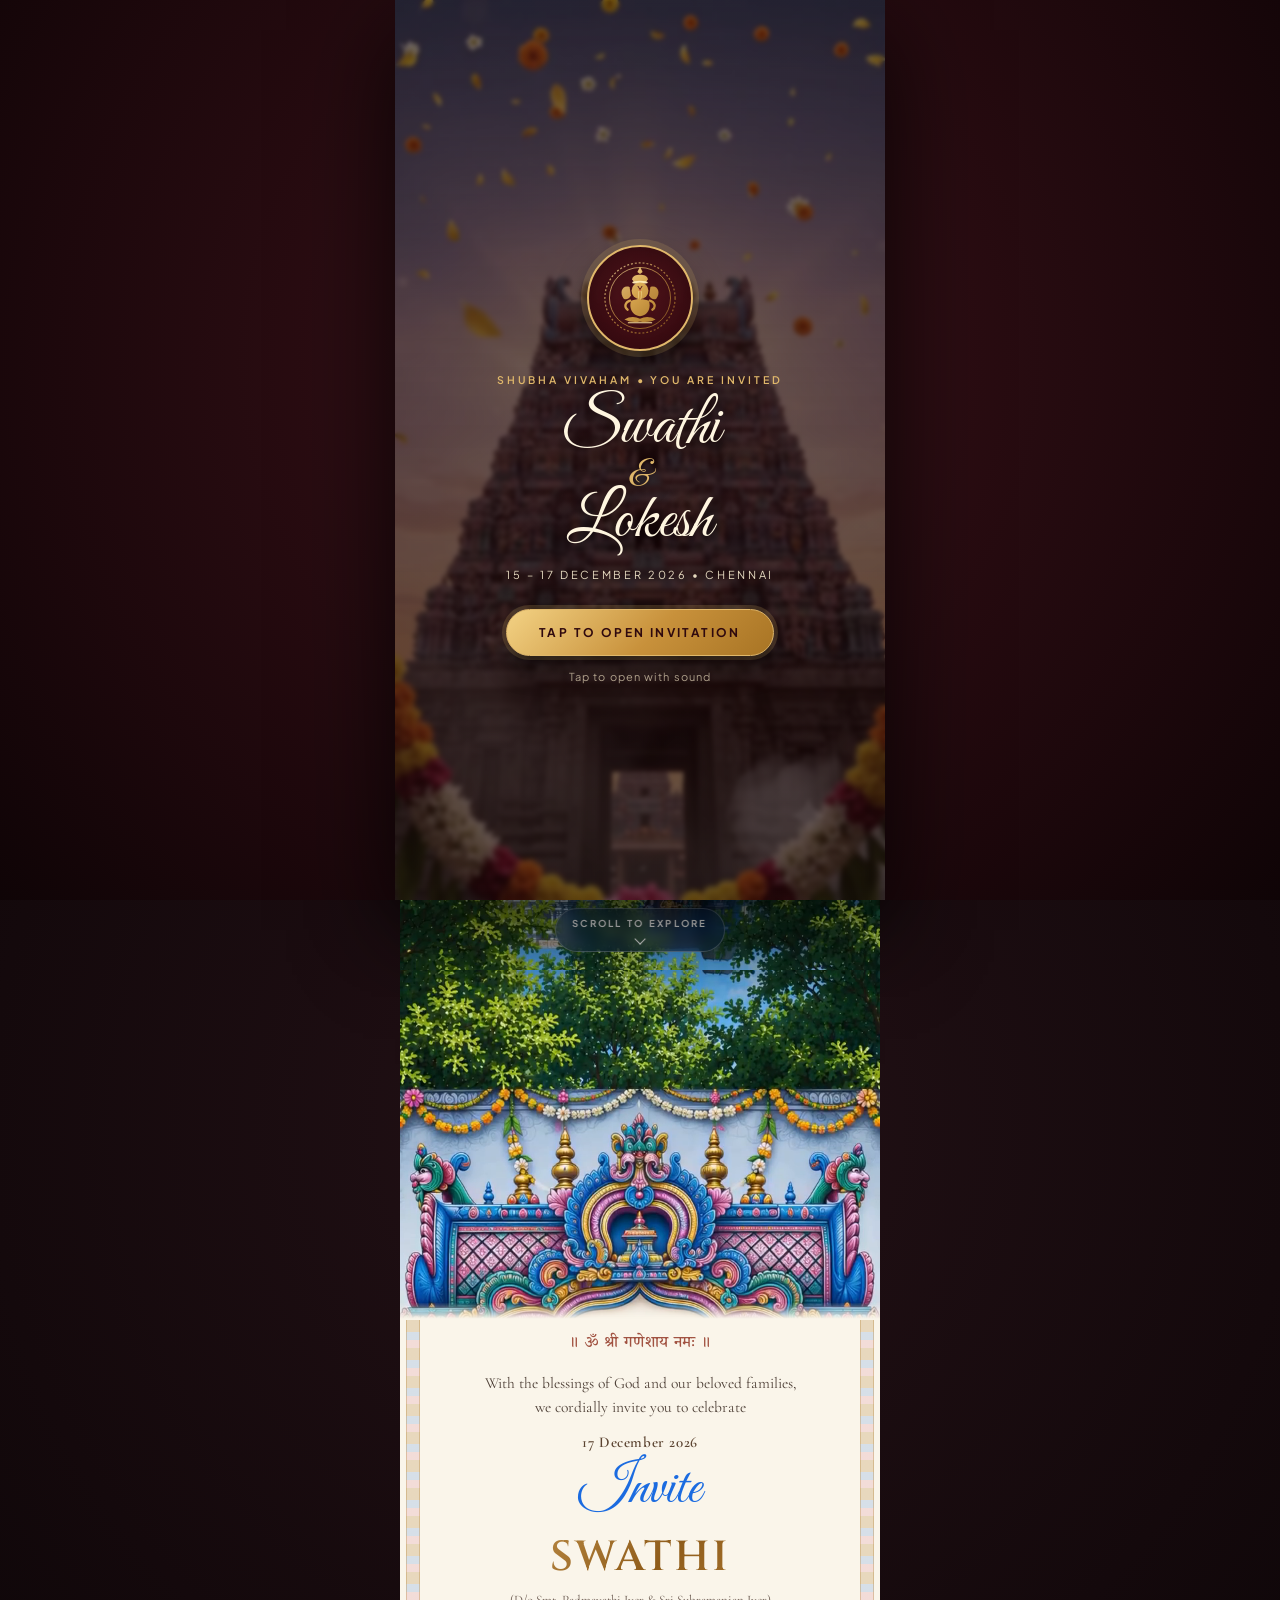
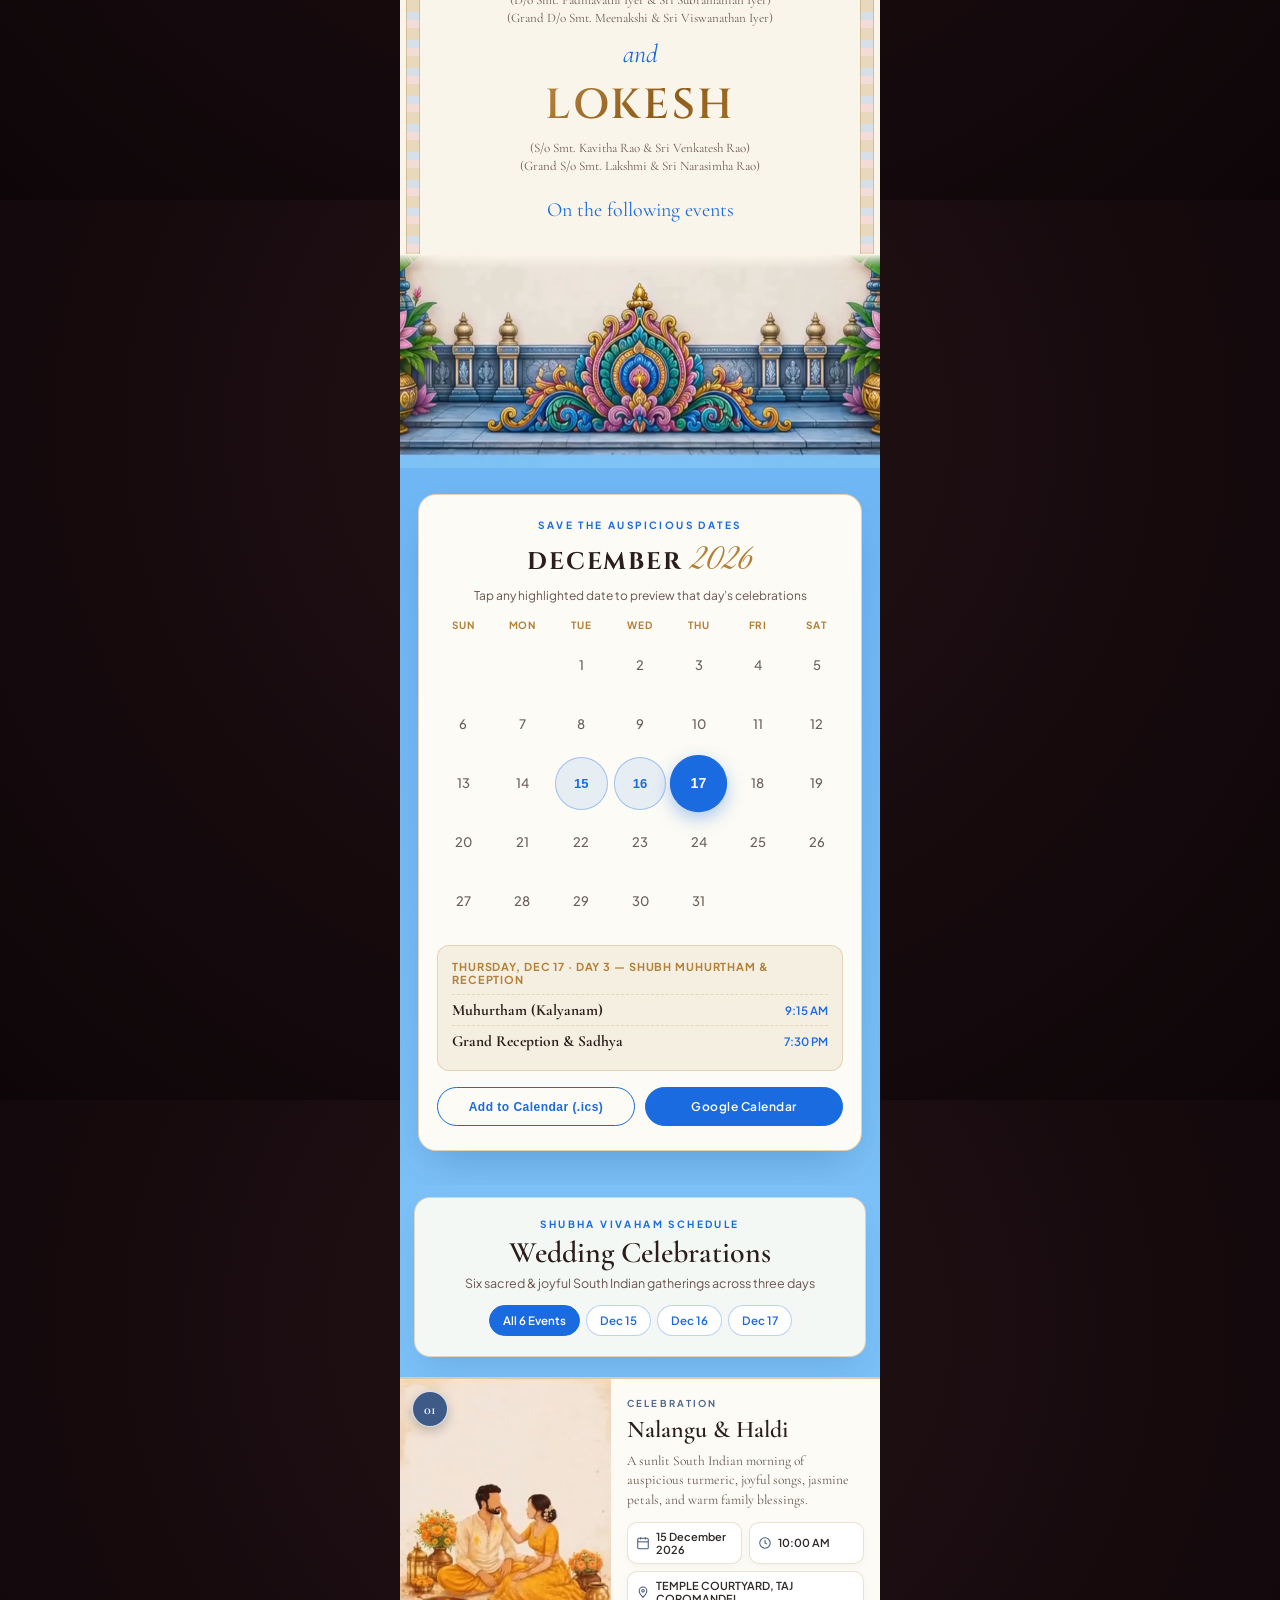
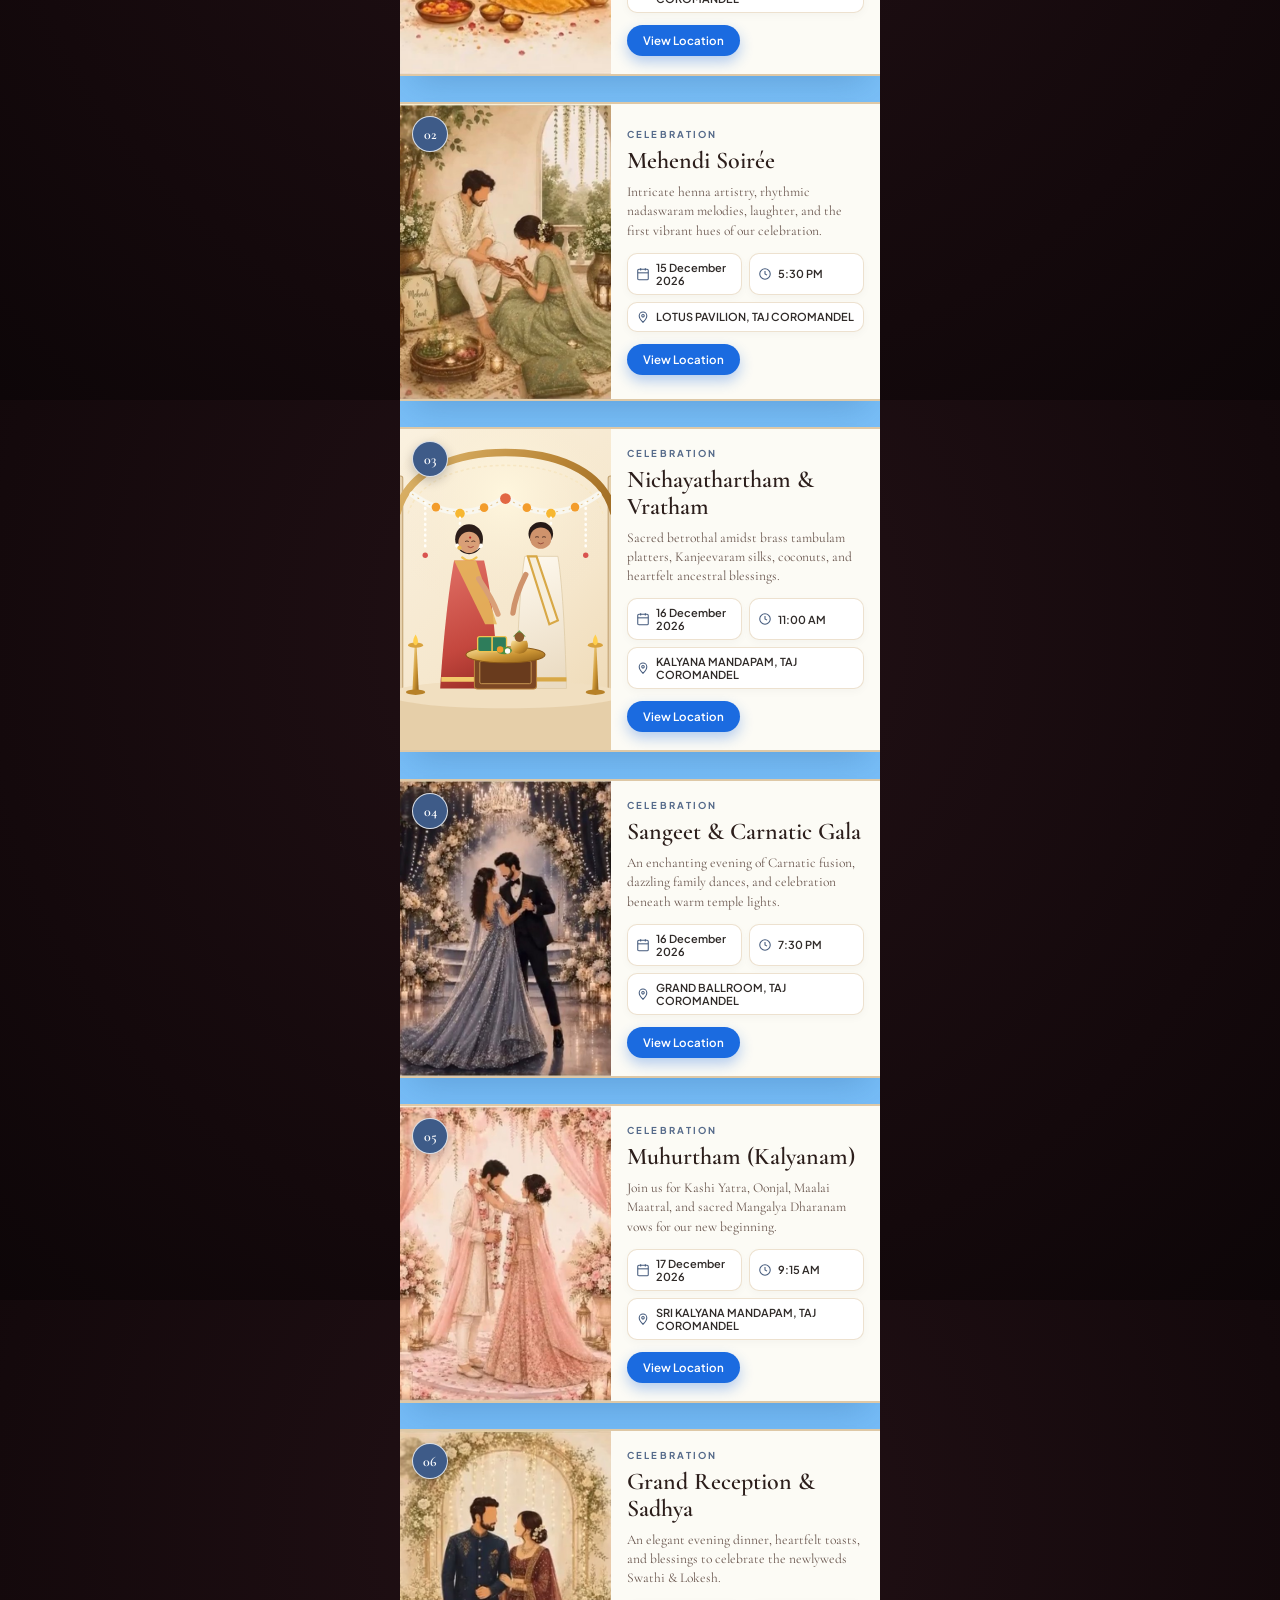
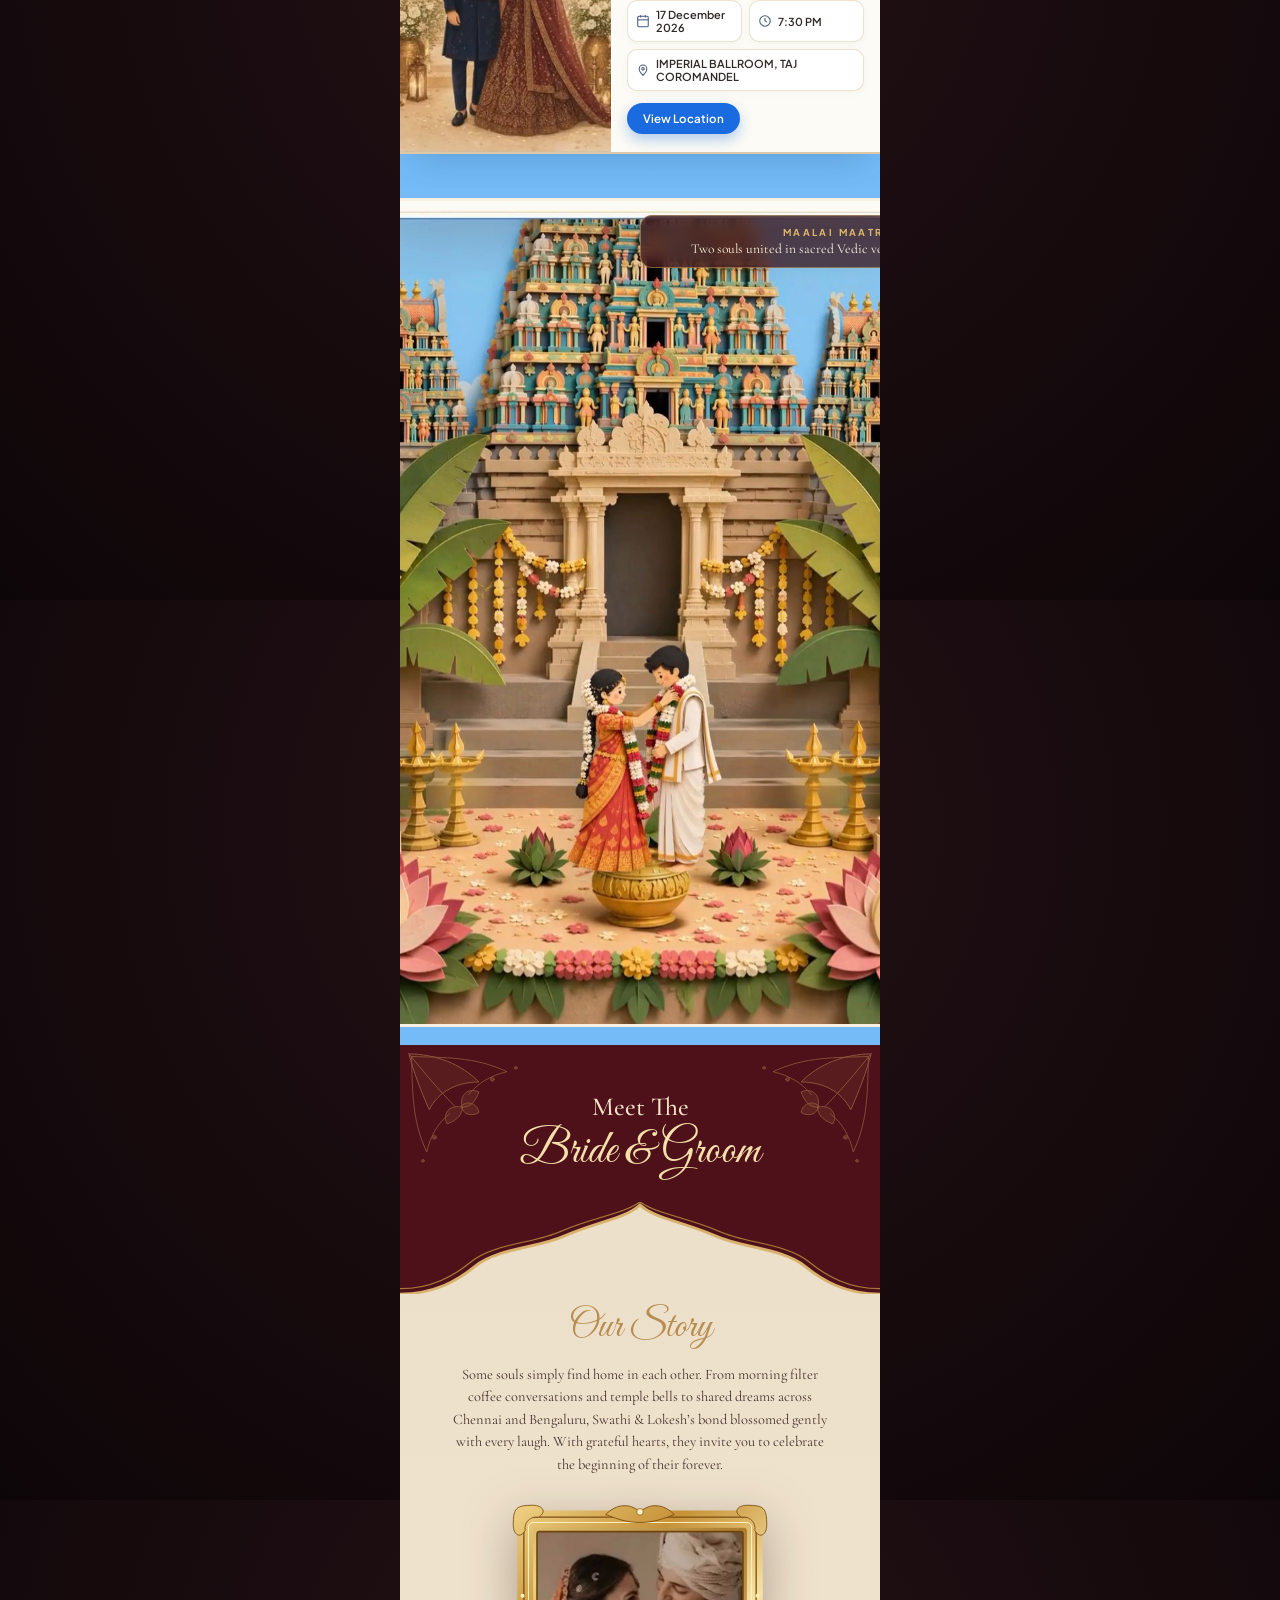
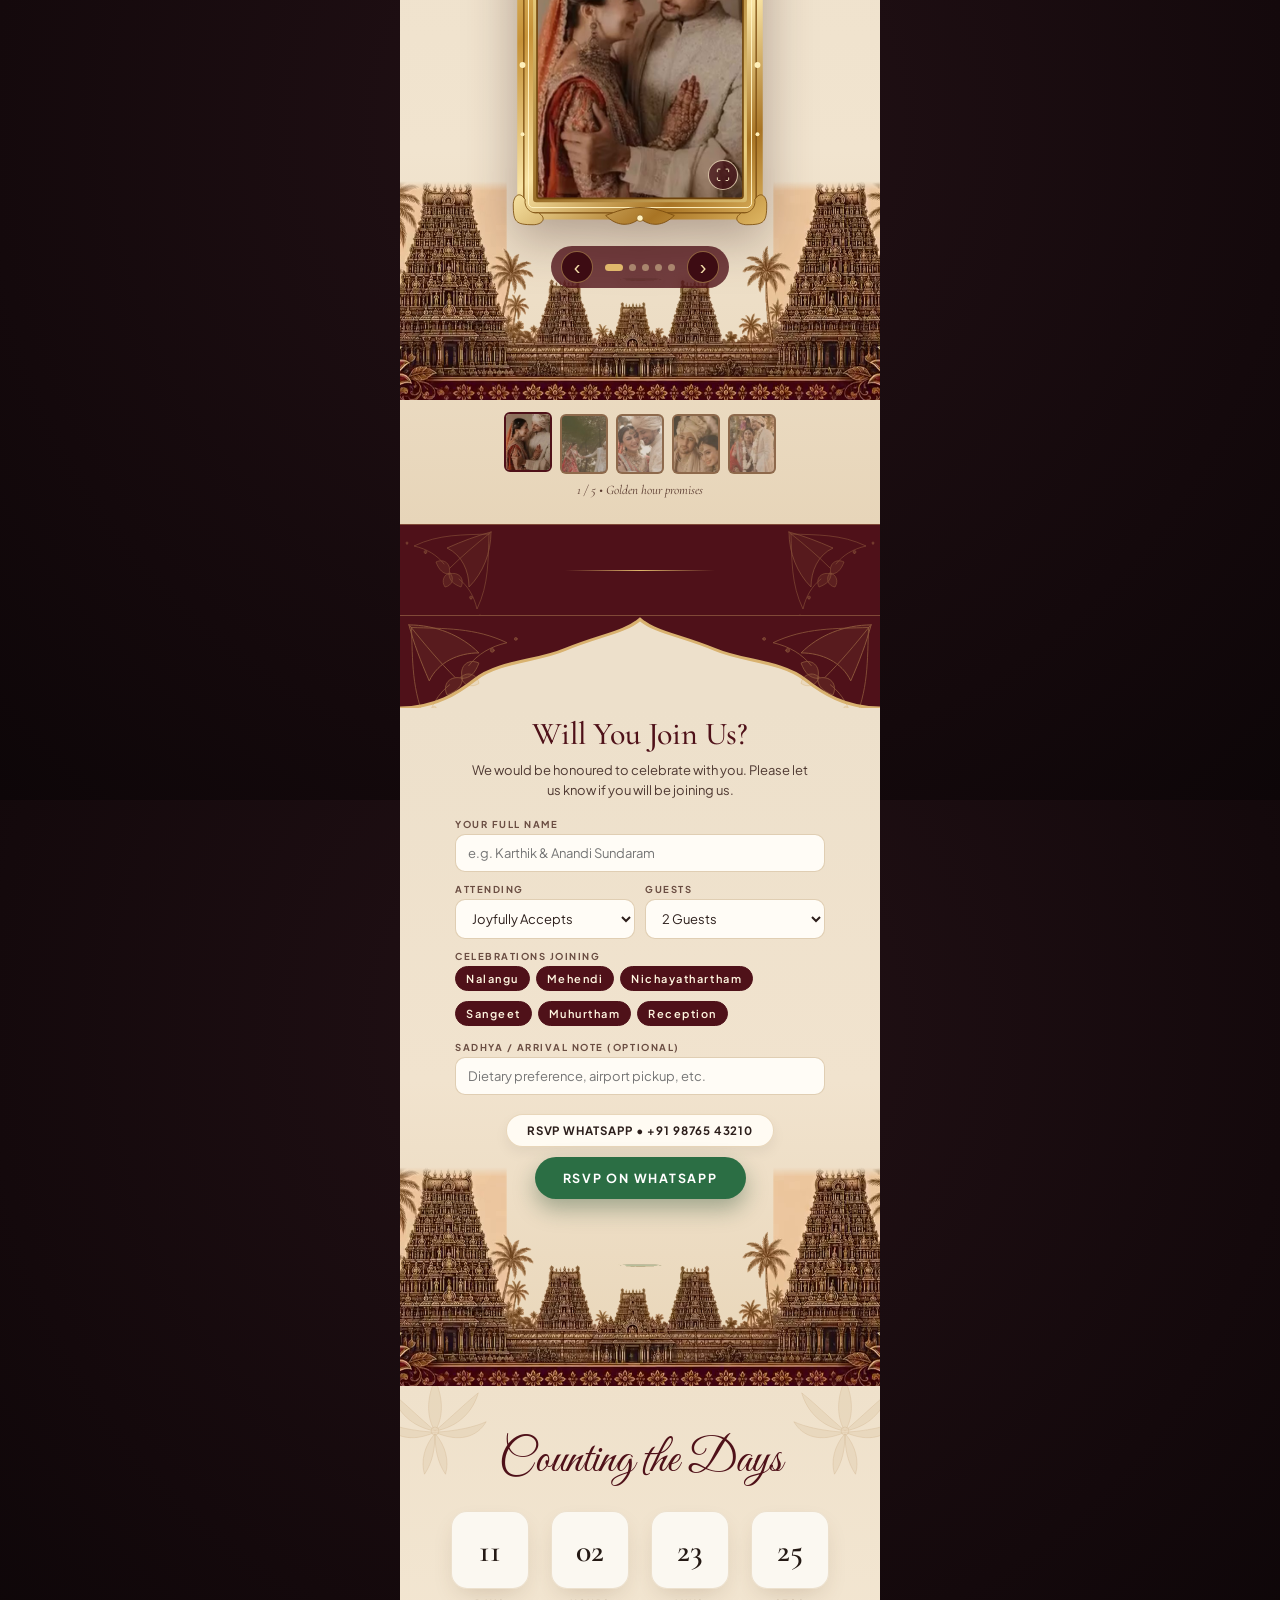
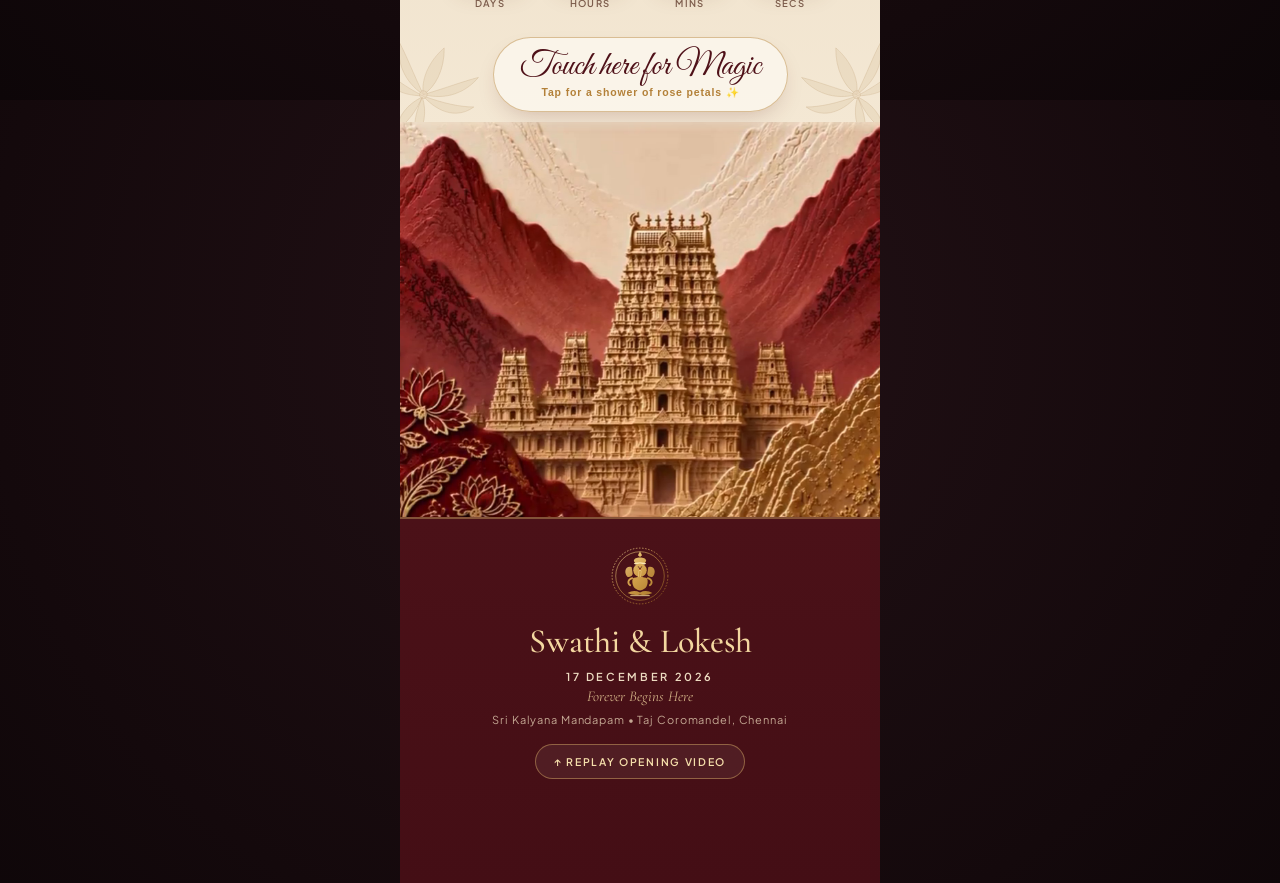
==== Swathi-Lokesh-Single.html @ 9c8e1f67 "Initial commit: Swathi & Lokesh South Indian wedding invitation" ====
<!DOCTYPE html>
<html lang="en">
<head>
  <meta charset="UTF-8" />
  <meta name="viewport" content="width=device-width, initial-scale=1.0, viewport-fit=cover" />
  <title>Swathi &amp; Lokesh — South Indian Wedding Invitation | 17 December 2026</title>
  <meta name="description" content="With the blessings of God and our beloved families, you are warmly invited to celebrate the South Indian wedding of Swathi &amp; Lokesh on 15–17 December 2026 in Chennai." />
  <link rel="preconnect" href="https://fonts.googleapis.com" />
  <link rel="preconnect" href="https://fonts.gstatic.com" crossorigin />
  <link href="https://fonts.googleapis.com/css2?family=Cinzel:wght@400;500;600;700&family=Cormorant+Garamond:ital,wght@0,400;0,500;0,600;1,400;1,600&family=Great+Vibes&family=Noto+Serif+Devanagari:wght@400;500;600&family=Plus+Jakarta+Sans:wght@400;500;600;700&display=swap" rel="stylesheet" />
  <style>
:root {
  --sky-deep: #0b6fd6;
  --sky-mid: #1a88ea;
  --sky-band: #74bbf7;
  --ivory-warm: #faf5ea;
  --ivory-card: #fcfbf5;
  --parchment: #f2e5d0;
  --maroon-deep: #4f1119;
  --maroon-footer: #440e15;
  --gold-temple: #b38038;
  --gold-bright: #e0b86b;
  --gold-pale: #f5dfab;
  --cobalt-ink: #1b6be0;
  --emerald-rsvp: #2b6e44;
  --ink-dark: #2c1e1b;
  --ink-muted: #68554d;

  --font-display: 'Cinzel', 'Cormorant Garamond', Georgia, serif;
  --font-serif: 'Cormorant Garamond', Georgia, serif;
  --font-script: 'Great Vibes', 'Cormorant Garamond', cursive;
  --font-sans: 'Plus Jakarta Sans', -apple-system, BlinkMacSystemFont, sans-serif;
  --font-devanagari: 'Noto Serif Devanagari', serif;
}

*,
*::before,
*::after {
  box-sizing: border-box;
}

html {
  scroll-behavior: smooth;
  scroll-snap-type: y proximity;
  background: radial-gradient(circle at 50% 25%, #231116 0%, #14090c 70%, #0d0608 100%);
  color: var(--ink-dark);
  font-family: var(--font-sans);
  -webkit-font-smoothing: antialiased;
}

body {
  margin: 0;
  min-height: 100vh;
  overflow-x: hidden;
  display: flex;
  justify-content: center;
  background: transparent;
}

body.intro-locked {
  overflow: hidden;
  height: 100vh;
}

/* =========================================================
   PETAL LAYER (INTRO BURST & TOUCH HERE FOR MAGIC)
   ========================================================= */
.petal-layer {
  position: fixed;
  inset: 0;
  pointer-events: none;
  z-index: 1200;
  overflow: hidden;
}

.petal-node {
  position: fixed;
  top: -60px;
  pointer-events: none;
  will-change: transform, opacity;
  animation: petalCascade var(--dur, 4.8s) cubic-bezier(0.28, 0.08, 0.32, 1) forwards;
}

.petal-burst-node {
  position: fixed;
  pointer-events: none;
  will-change: transform, opacity;
  animation: petalBurst var(--dur, 2.4s) cubic-bezier(0.18, 0.85, 0.35, 1) forwards;
}

@keyframes petalCascade {
  0% {
    transform: translate3d(0, -40px, 0) rotateZ(0deg) rotateX(0deg) scale(0.85);
    opacity: 0;
  }
  10% {
    opacity: 0.96;
  }
  50% {
    transform: translate3d(var(--sway, 42px), 52vh, 0) rotateZ(var(--rotMid, 160deg)) rotateX(150deg) scale(1);
    opacity: 0.95;
  }
  90% {
    opacity: 0.88;
  }
  100% {
    transform: translate3d(var(--endX, -24px), 112vh, 0) rotateZ(var(--rotEnd, 360deg)) rotateX(320deg) scale(0.92);
    opacity: 0;
  }
}

@keyframes petalBurst {
  0% {
    transform: translate3d(0, 0, 0) rotate(0deg) scale(0.45);
    opacity: 0;
  }
  16% {
    opacity: 1;
  }
  100% {
    transform: translate3d(var(--tx, 0px), var(--ty, -260px), 0) rotate(var(--rot, 260deg)) scale(1.05);
    opacity: 0;
  }
}

/* =========================================================
   OPENING VIDEO INTRO OVERLAY (TAP TO OPEN -> PLAY -> MAIN)
   ========================================================= */
.intro-overlay {
  position: fixed;
  inset: 0;
  z-index: 1000;
  display: flex;
  align-items: center;
  justify-content: center;
  background: radial-gradient(circle at 50% 40%, #3a1219 0%, #1d080c 70%, #0f0406 100%);
  transition: opacity 0.85s cubic-bezier(0.22, 1, 0.36, 1), visibility 0.85s;
}

.intro-overlay.is-finished {
  opacity: 0;
  visibility: hidden;
  pointer-events: none;
}

.intro-video-stage {
  position: relative;
  width: min(100vw, 490px);
  height: 100vh;
  max-height: 100dvh;
  overflow: hidden;
  background: #140709;
  box-shadow: 0 30px 90px rgba(0, 0, 0, 0.78);
}

.intro-video {
  display: block;
  width: 100%;
  height: 100%;
  object-fit: cover;
}

.intro-video-controls {
  position: absolute;
  top: max(16px, env(safe-area-inset-top));
  right: 16px;
  z-index: 6;
  display: flex;
  gap: 8px;
  opacity: 0;
  pointer-events: none;
  transform: translateY(-6px);
  transition: opacity 0.35s ease, transform 0.35s ease;
}

.intro-overlay.is-playing:not(.is-finished) .intro-video-controls {
  opacity: 1;
  pointer-events: auto;
  transform: translateY(0);
}

.intro-ctrl-btn {
  border: 1px solid rgba(245, 223, 171, 0.45);
  background: rgba(24, 6, 9, 0.62);
  backdrop-filter: blur(8px);
  color: #fff3d6;
  font-family: var(--font-sans);
  font-size: 11px;
  font-weight: 600;
  letter-spacing: 0.08em;
  padding: 7px 13px;
  border-radius: 999px;
  cursor: pointer;
  transition: background 0.2s ease;
}

.intro-ctrl-btn:hover {
  background: rgba(54, 14, 20, 0.85);
}

.intro-tap-cover {
  position: absolute;
  inset: 0;
  z-index: 5;
  cursor: pointer;
  outline: none;
  background: linear-gradient(
    180deg,
    rgba(22, 6, 9, 0.56) 0%,
    rgba(32, 8, 13, 0.68) 48%,
    rgba(22, 6, 9, 0.62) 100%
  );
  backdrop-filter: blur(2px);
  transition: opacity 0.55s ease, visibility 0.55s, transform 0.6s cubic-bezier(0.22, 1, 0.36, 1);
}

.intro-overlay.is-playing .intro-tap-cover {
  opacity: 0;
  visibility: hidden;
  pointer-events: none;
  transform: scale(1.04);
}

.intro-centerpiece {
  position: relative;
  z-index: 5;
  height: 100%;
  padding: 64px 24px 36px;
  display: flex;
  flex-direction: column;
  align-items: center;
  justify-content: center;
  text-align: center;
  color: var(--gold-pale);
}

.intro-crest-ring {
  width: 106px;
  height: 106px;
  border-radius: 50%;
  background: radial-gradient(circle, rgba(79, 17, 25, 0.96) 0%, rgba(44, 7, 12, 0.98) 100%);
  border: 2px solid var(--gold-bright);
  box-shadow: 0 0 0 6px rgba(224, 184, 107, 0.16), 0 14px 30px rgba(0, 0, 0, 0.55);
  display: flex;
  align-items: center;
  justify-content: center;
  margin-bottom: 22px;
  animation: crestFloat 3.4s ease-in-out infinite;
}

@keyframes crestFloat {
  0%, 100% { transform: translateY(0); }
  50% { transform: translateY(-5px); }
}

.intro-ganesha {
  width: 78px;
  height: 78px;
}

.intro-eyebrow {
  margin: 0 0 10px;
  font-size: 10.5px;
  letter-spacing: 0.28em;
  color: var(--gold-bright);
  font-weight: 600;
}

.intro-couple {
  margin: 0;
  font-family: var(--font-script);
  font-weight: 400;
  font-size: clamp(48px, 12vw, 64px);
  line-height: 1.02;
  color: #fff6e0;
  text-shadow: 0 4px 18px rgba(0, 0, 0, 0.6);
  display: flex;
  flex-direction: column;
  align-items: center;
}

.intro-amp {
  font-size: 0.56em;
  color: var(--gold-bright);
  margin: -4px 0;
}

.intro-date-line {
  margin: 12px 0 28px;
  font-size: 11px;
  letter-spacing: 0.24em;
  color: rgba(255, 244, 214, 0.88);
}

.open-door-btn {
  position: relative;
  overflow: hidden;
  border: 1.5px solid var(--gold-bright);
  background: linear-gradient(135deg, #f3d284 0%, #c8913b 55%, #a87424 100%);
  color: #2f090e;
  font-family: var(--font-sans);
  font-size: 12px;
  font-weight: 700;
  letter-spacing: 0.2em;
  padding: 15px 32px;
  border-radius: 999px;
  cursor: pointer;
  box-shadow: 0 10px 28px rgba(0, 0, 0, 0.45), 0 0 0 4px rgba(224, 184, 107, 0.2);
  transition: transform 0.25s ease, box-shadow 0.25s ease;
}

.open-door-btn:hover {
  transform: translateY(-2px);
  box-shadow: 0 14px 32px rgba(0, 0, 0, 0.55), 0 0 0 6px rgba(224, 184, 107, 0.28);
}

.btn-shimmer {
  position: absolute;
  inset: 0;
  background: linear-gradient(110deg, transparent 30%, rgba(255, 255, 255, 0.5) 50%, transparent 70%);
  transform: translateX(-110%);
  animation: shimmerSweep 2.8s ease-in-out infinite;
}

@keyframes shimmerSweep {
  0%, 40% { transform: translateX(-110%); }
  100% { transform: translateX(130%); }
}

.intro-tap-hint {
  margin: 14px 0 0;
  font-size: 11px;
  letter-spacing: 0.1em;
  color: rgba(255, 240, 206, 0.7);
}

/* =========================================================
   RIGHT-EDGE SECTION NAV DOTS
   ========================================================= */
.section-nav {
  position: fixed;
  right: max(12px, calc(50vw - 266px));
  top: 50%;
  transform: translateY(-50%);
  z-index: 400;
  display: flex;
  flex-direction: column;
  gap: 10px;
  padding: 8px 5px;
  border-radius: 999px;
  background: rgba(24, 10, 14, 0.34);
  backdrop-filter: blur(8px);
  opacity: 0;
  pointer-events: none;
  transition: opacity 0.45s ease;
}

body:not(.intro-locked) .section-nav {
  opacity: 1;
  pointer-events: auto;
}

.nav-dot {
  width: 8px;
  height: 8px;
  border-radius: 50%;
  background: rgba(255, 246, 224, 0.45);
  transition: transform 0.25s ease, background 0.25s ease, height 0.25s ease;
}

.nav-dot.active {
  background: var(--gold-bright);
  height: 18px;
  border-radius: 999px;
}

@media (max-width: 560px) {
  .section-nav {
    right: 6px;
    gap: 8px;
    padding: 6px 4px;
  }
}

/* =========================================================
   MAIN SHELL & SECTION REVEAL ANIMATIONS
   ========================================================= */
.invite-shell {
  width: 100%;
  max-width: 480px;
  min-height: 100vh;
  background: var(--ivory-warm);
  box-shadow: 0 0 80px rgba(0, 0, 0, 0.55);
  overflow-x: clip;
}

.invite-section {
  position: relative;
  scroll-snap-align: start;
  scroll-snap-stop: normal;
}

.anim-rise,
.anim-from-left,
.anim-from-right,
.anim-scale-in {
  opacity: 0;
  transition:
    opacity 0.85s cubic-bezier(0.22, 1, 0.36, 1) var(--d, 0s),
    transform 0.9s cubic-bezier(0.22, 1, 0.36, 1) var(--d, 0s);
  will-change: opacity, transform;
}

.anim-rise { transform: translateY(28px); }
.anim-from-left { transform: translateX(-28px); }
.anim-from-right { transform: translateX(28px); }
.anim-scale-in { transform: scale(0.92) translateY(16px); }

.reveal-section.is-visible .anim-rise,
.reveal-section.is-visible .anim-from-left,
.reveal-section.is-visible .anim-from-right,
.reveal-section.is-visible .anim-scale-in {
  opacity: 1;
  transform: translate3d(0, 0, 0) scale(1);
}

/* =========================================================
   SECTION 1: HERO AZURE SKY + GOPURAM PARALLAX
   ========================================================= */
.sec-hero {
  position: relative;
  min-height: 100dvh;
  display: flex;
  flex-direction: column;
  justify-content: flex-end;
  overflow: hidden;
  background: linear-gradient(180deg, #0b6ed5 0%, #1687ec 48%, #47a8f6 100%);
}

.sky-backdrop {
  position: absolute;
  inset: 0;
  pointer-events: none;
  z-index: 1;
}

.cloud {
  position: absolute;
  border-radius: 999px;
  background: radial-gradient(circle at 40% 45%, rgba(255, 255, 255, 0.72), rgba(255, 255, 255, 0.08) 72%, transparent);
  filter: blur(8px);
}

.cloud-1 {
  width: 210px;
  height: 54px;
  top: 12%;
  left: -40px;
  animation: cloudDrift 28s linear infinite;
}

.cloud-2 {
  width: 180px;
  height: 44px;
  top: 24%;
  right: -50px;
  animation: cloudDriftRev 34s linear infinite;
}

.cloud-3 {
  width: 250px;
  height: 60px;
  top: 40%;
  left: 15%;
  opacity: 0.55;
  animation: cloudDrift 42s linear infinite;
}

@keyframes cloudDrift {
  0% { transform: translateX(-30px); }
  50% { transform: translateX(55px); }
  100% { transform: translateX(-30px); }
}

@keyframes cloudDriftRev {
  0% { transform: translateX(30px); }
  50% { transform: translateX(-55px); }
  100% { transform: translateX(30px); }
}

.hero-title-layer {
  position: relative;
  z-index: 2;
  padding: 58px 24px 0;
  text-align: center;
  color: #ffffff;
  margin-bottom: -140px;
  will-change: transform, opacity;
}

.hero-top-kicker {
  margin: 0 0 10px;
  font-size: 10.5px;
  letter-spacing: 0.34em;
  color: rgba(255, 255, 255, 0.88);
  font-weight: 600;
}

.hero-names {
  margin: 0;
  font-family: var(--font-display);
  font-weight: 500;
  display: flex;
  flex-direction: column;
  align-items: center;
  line-height: 1.08;
  text-shadow: 0 4px 20px rgba(7, 54, 114, 0.35);
}

.hero-name-main {
  font-size: clamp(36px, 9.5vw, 48px);
  letter-spacing: 0.08em;
}

.hero-name-and {
  font-size: 15px;
  letter-spacing: 0.24em;
  margin: 4px 0;
  opacity: 0.94;
}

.hero-date-sub {
  margin: 16px 0 4px;
  font-size: 11.5px;
  font-weight: 600;
  letter-spacing: 0.22em;
  color: #ffffff;
}

.hero-married-sub {
  margin: 0;
  font-size: 10.5px;
  letter-spacing: 0.26em;
  color: rgba(255, 255, 255, 0.92);
}

.hero-gopuram-wrap {
  position: relative;
  z-index: 4;
  width: 100%;
  margin-top: auto;
  pointer-events: none;
}

.hero-gopuram-img {
  display: block;
  width: 100%;
  height: auto;
  filter: drop-shadow(0 -6px 18px rgba(10, 52, 108, 0.25));
}

.scroll-cue {
  position: absolute;
  bottom: 18px;
  left: 50%;
  transform: translateX(-50%);
  z-index: 6;
  display: flex;
  flex-direction: column;
  align-items: center;
  gap: 6px;
  text-decoration: none;
  color: #ffffff;
  font-size: 9.5px;
  font-weight: 700;
  letter-spacing: 0.24em;
  padding: 8px 16px;
  border-radius: 999px;
  background: rgba(11, 40, 82, 0.48);
  backdrop-filter: blur(6px);
  border: 1px solid rgba(255, 255, 255, 0.25);
}

.scroll-arrow {
  width: 8px;
  height: 8px;
  border-right: 1.6px solid #fff;
  border-bottom: 1.6px solid #fff;
  transform: rotate(45deg);
  animation: arrowBob 1.6s ease-in-out infinite;
}

@keyframes arrowBob {
  0%, 100% { transform: translateY(-2px) rotate(45deg); }
  50% { transform: translateY(3px) rotate(45deg); }
}

/* =========================================================
   SECTION 2: MANDAPAM ARCH & FORMAL INVITE
   ========================================================= */
.sec-invite {
  background: var(--ivory-warm);
  position: relative;
}

.mandapam-top-wrap {
  position: relative;
  z-index: 2;
  background: linear-gradient(180deg, #47a8f6 0%, #3a9cf2 35%, var(--ivory-warm) 36%);
}

.mandapam-arch-top-img,
.mandapam-arch-bottom-img {
  display: block;
  width: 100%;
  height: auto;
}

.mandapam-body {
  position: relative;
  background: var(--ivory-warm);
  padding: 12px 36px 26px;
  text-align: center;
}

.temple-side-border {
  position: absolute;
  top: 0;
  bottom: 0;
  width: 14px;
  background:
    repeating-linear-gradient(
      180deg,
      rgba(179, 128, 56, 0.25) 0 12px,
      rgba(27, 107, 224, 0.16) 12px 20px,
      rgba(209, 107, 134, 0.18) 20px 28px
    );
  border-inline: 1px solid rgba(179, 128, 56, 0.35);
}

.temple-side-border.left { left: 6px; }
.temple-side-border.right { right: 6px; }

.mandapam-content {
  position: relative;
  z-index: 2;
}

.shlok-om {
  margin: 0 0 14px;
  font-family: var(--font-devanagari);
  font-size: 16px;
  font-weight: 500;
  color: #a15241;
  letter-spacing: 0.04em;
}

.invite-blessing {
  margin: 0 0 14px;
  font-family: var(--font-serif);
  font-size: 15.5px;
  line-height: 1.55;
  color: #4f4138;
}

.invite-date-pill {
  margin: 0 0 10px;
  font-family: var(--font-serif);
  font-size: 15px;
  font-weight: 600;
  color: #5b4330;
  letter-spacing: 0.04em;
}

.invite-script-heading {
  margin: 0 0 12px;
  font-family: var(--font-script);
  font-weight: 400;
  font-size: 56px;
  line-height: 1;
  color: var(--cobalt-ink);
}

.invite-person {
  margin: 8px 0;
}

.invite-gold-name {
  margin: 0 0 6px;
  font-family: var(--font-display);
  font-size: clamp(32px, 8.5vw, 42px);
  font-weight: 600;
  letter-spacing: 0.06em;
  background: linear-gradient(135deg, #d2a45c 0%, #8f5c1a 55%, #b8843b 100%);
  -webkit-background-clip: text;
  background-clip: text;
  color: transparent;
}

.lineage-line {
  margin: 2px 0;
  font-family: var(--font-serif);
  font-size: 13px;
  color: #6b5b51;
}

.invite-and-script {
  margin: 12px 0 8px;
  font-family: var(--font-serif);
  font-style: italic;
  font-size: 26px;
  color: var(--cobalt-ink);
}

.invite-events-lead {
  margin: 24px 0 6px;
  font-family: var(--font-serif);
  font-size: 20px;
  color: var(--cobalt-ink);
}

/* =========================================================
   SECTION 3: INTERACTIVE DECEMBER 2026 CALENDAR WIDGET
   ========================================================= */
.sec-calendar {
  background: linear-gradient(180deg, #6fb6f5 0%, #7bc0f7 100%);
  padding: 26px 18px 34px;
}

.calendar-card {
  background: var(--ivory-card);
  border-radius: 18px;
  border: 1.5px solid rgba(179, 128, 56, 0.35);
  box-shadow: 0 20px 44px -14px rgba(13, 62, 120, 0.28);
  padding: 24px 18px;
  text-align: center;
}

.cal-eyebrow {
  margin: 0 0 6px;
  font-size: 10px;
  font-weight: 700;
  letter-spacing: 0.24em;
  color: var(--cobalt-ink);
}

.cal-heading {
  margin: 0;
  display: flex;
  justify-content: center;
  align-items: baseline;
  gap: 8px;
}

.cal-month {
  font-family: var(--font-display);
  font-size: 24px;
  letter-spacing: 0.08em;
  color: var(--ink-dark);
}

.cal-year {
  font-family: var(--font-script);
  font-size: 38px;
  color: var(--gold-temple);
  font-weight: 400;
}

.cal-subtitle {
  margin: 4px 0 16px;
  font-size: 12px;
  color: var(--ink-muted);
}

.cal-weekdays,
.cal-grid {
  display: grid;
  grid-template-columns: repeat(7, 1fr);
  gap: 6px;
}

.cal-weekdays {
  margin-bottom: 8px;
  font-size: 10px;
  font-weight: 700;
  letter-spacing: 0.08em;
  color: var(--gold-temple);
}

.cal-cell {
  aspect-ratio: 1;
  display: flex;
  align-items: center;
  justify-content: center;
  font-size: 13px;
  font-weight: 500;
  border-radius: 50%;
  color: #6b5e58;
  position: relative;
}

button.cal-cell.is-event {
  border: 1.5px solid rgba(27, 107, 224, 0.35);
  background: rgba(27, 107, 224, 0.09);
  color: var(--cobalt-ink);
  font-weight: 700;
  cursor: pointer;
  transition: transform 0.2s ease, background 0.2s ease, color 0.2s ease, box-shadow 0.2s ease;
}

button.cal-cell.is-wedding-main {
  border-color: var(--gold-temple);
  box-shadow: 0 0 0 2px rgba(179, 128, 56, 0.24);
}

button.cal-cell.is-selected {
  background: var(--cobalt-ink);
  color: #ffffff;
  border-color: var(--cobalt-ink);
  transform: scale(1.08);
  box-shadow: 0 6px 16px rgba(27, 107, 224, 0.35);
}

.cal-day-preview {
  margin: 18px 0 16px;
  padding: 14px;
  background: #f5efe2;
  border-radius: 12px;
  border: 1px solid rgba(179, 128, 56, 0.25);
  text-align: left;
}

.cal-preview-head {
  margin: 0 0 8px;
  font-size: 11px;
  font-weight: 700;
  letter-spacing: 0.08em;
  text-transform: uppercase;
  color: var(--gold-temple);
}

.cal-preview-item {
  display: flex;
  justify-content: space-between;
  align-items: baseline;
  gap: 8px;
  padding: 6px 0;
  border-top: 1px dashed rgba(179, 128, 56, 0.24);
  font-size: 13px;
}

.cal-preview-item strong {
  color: var(--ink-dark);
  font-family: var(--font-serif);
  font-size: 15.5px;
}

.cal-preview-item span {
  font-size: 11.5px;
  font-weight: 600;
  color: var(--cobalt-ink);
  white-space: nowrap;
}

.cal-actions {
  display: flex;
  gap: 10px;
  flex-wrap: wrap;
}

.cal-btn-outline,
.cal-btn-solid {
  flex: 1;
  min-width: 145px;
  padding: 11px 14px;
  border-radius: 999px;
  font-size: 12px;
  font-weight: 600;
  letter-spacing: 0.04em;
  text-decoration: none;
  text-align: center;
  cursor: pointer;
  transition: transform 0.2s ease, background 0.2s ease;
}

.cal-btn-outline {
  border: 1.5px solid var(--cobalt-ink);
  background: transparent;
  color: var(--cobalt-ink);
}

.cal-btn-solid {
  border: 1.5px solid var(--cobalt-ink);
  background: var(--cobalt-ink);
  color: #ffffff;
}

.cal-btn-outline:hover,
.cal-btn-solid:hover {
  transform: translateY(-1px);
}

/* =========================================================
   SECTION 4: 6 SOUTH INDIAN WEDDING EVENTS (VIDEO STYLE)
   ========================================================= */
.sec-events {
  background: linear-gradient(180deg, #7bc0f7 0%, #74bbf7 100%);
  padding: 12px 0 34px;
}

.events-header {
  margin: 0 14px 20px;
  padding: 20px 16px;
  border-radius: 16px;
  background: rgba(252, 251, 245, 0.94);
  border: 1px solid rgba(179, 128, 56, 0.3);
  text-align: center;
  box-shadow: 0 14px 32px -12px rgba(15, 65, 122, 0.2);
}

.events-eyebrow {
  margin: 0 0 4px;
  font-size: 10px;
  font-weight: 700;
  letter-spacing: 0.24em;
  color: var(--cobalt-ink);
}

.events-title {
  margin: 0 0 4px;
  font-family: var(--font-serif);
  font-size: 30px;
  font-weight: 600;
  color: var(--ink-dark);
}

.events-sub {
  margin: 0 0 14px;
  font-size: 12.5px;
  color: var(--ink-muted);
}

.day-tabs {
  display: flex;
  justify-content: center;
  flex-wrap: wrap;
  gap: 6px;
}

.day-tab {
  border: 1px solid rgba(27, 107, 224, 0.3);
  background: #ffffff;
  color: var(--cobalt-ink);
  font-family: var(--font-sans);
  font-size: 11.5px;
  font-weight: 600;
  padding: 7px 13px;
  border-radius: 999px;
  cursor: pointer;
  transition: background 0.2s ease, color 0.2s ease;
}

.day-tab.active {
  background: var(--cobalt-ink);
  color: #ffffff;
  border-color: var(--cobalt-ink);
}

.events-stack {
  display: flex;
  flex-direction: column;
  gap: 26px;
}

.event-card {
  background: var(--ivory-card);
  border-top: 2px solid rgba(179, 128, 56, 0.42);
  border-bottom: 2px solid rgba(179, 128, 56, 0.42);
  box-shadow: 0 18px 34px -14px rgba(14, 58, 114, 0.24);
  display: grid;
  grid-template-columns: 44% 56%;
  align-items: center;
  min-height: 295px;
  overflow: hidden;
  transition: transform 0.35s ease;
}

.event-card:hover {
  transform: translateY(-2px);
}

.event-art-wrap {
  position: relative;
  height: 100%;
  min-height: 295px;
  background: #f5ecdc;
}

.event-art-img {
  width: 100%;
  height: 100%;
  object-fit: cover;
  display: block;
}

.event-num-badge {
  position: absolute;
  top: 12px;
  left: 12px;
  width: 36px;
  height: 36px;
  border-radius: 50%;
  background: #3e5b88;
  border: 1.5px solid rgba(255, 255, 255, 0.8);
  color: #ffffff;
  font-family: var(--font-serif);
  font-size: 14px;
  font-weight: 600;
  display: flex;
  align-items: center;
  justify-content: center;
  box-shadow: 0 4px 12px rgba(0, 0, 0, 0.22);
}

.event-body {
  padding: 18px 16px;
  display: flex;
  flex-direction: column;
  gap: 8px;
}

.event-kicker {
  margin: 0;
  font-size: 9.5px;
  font-weight: 700;
  letter-spacing: 0.22em;
  color: #556a8a;
}

.event-title {
  margin: 0;
  font-family: var(--font-serif);
  font-size: 24px;
  line-height: 1.12;
  font-weight: 600;
  color: var(--ink-dark);
}

.event-desc {
  margin: 0 0 4px;
  font-family: var(--font-serif);
  font-size: 13.5px;
  line-height: 1.42;
  color: var(--ink-muted);
}

.event-pills {
  display: grid;
  grid-template-columns: 1fr 1fr;
  gap: 7px;
}

.event-pill {
  background: #ffffff;
  border: 1px solid rgba(179, 128, 56, 0.24);
  border-radius: 10px;
  padding: 7px 8px;
  display: flex;
  align-items: center;
  gap: 6px;
  font-size: 11px;
  font-weight: 600;
  color: #2f2a28;
  box-shadow: 0 3px 8px rgba(0, 0, 0, 0.03);
}

.event-pill.full {
  grid-column: 1 / -1;
}

.event-pill svg {
  width: 14px;
  height: 14px;
  flex-shrink: 0;
  stroke: #445a7c;
}

.event-map-btn {
  margin-top: 4px;
  align-self: flex-start;
  display: inline-flex;
  align-items: center;
  gap: 6px;
  padding: 8px 16px;
  border-radius: 999px;
  background: var(--cobalt-ink);
  color: #ffffff;
  font-size: 11.5px;
  font-weight: 600;
  text-decoration: none;
  box-shadow: 0 6px 14px rgba(27, 107, 224, 0.32);
  transition: transform 0.2s ease, background 0.2s ease;
}

.event-map-btn:hover {
  background: #1458bd;
  transform: translateY(-1px);
}

@media (max-width: 390px) {
  .event-card {
    grid-template-columns: 1fr;
  }
  .event-art-wrap {
    height: 220px;
    min-height: 220px;
  }
}

/* =========================================================
   SECTION 5: MAALAI MAATRAL TEMPLE DIORAMA
   ========================================================= */
.sec-diorama {
  background: #74bbf7;
  padding: 10px 0 18px;
}

.diorama-frame {
  position: relative;
  overflow: hidden;
  border-top: 3px solid #f7f0e2;
  border-bottom: 3px solid #f7f0e2;
}

.diorama-img {
  display: block;
  width: 100%;
  height: auto;
  will-change: transform;
}

.diorama-lamp-glow {
  position: absolute;
  bottom: 24%;
  width: 90px;
  height: 90px;
  border-radius: 50%;
  background: radial-gradient(circle, rgba(255, 205, 85, 0.42) 0%, transparent 70%);
  pointer-events: none;
  animation: lampFlicker 2.6s ease-in-out infinite alternate;
}

.diorama-lamp-glow.left { left: 2%; }
.diorama-lamp-glow.right { right: 2%; animation-delay: 0.9s; }

@keyframes lampFlicker {
  0% { opacity: 0.45; transform: scale(0.92); }
  100% { opacity: 0.9; transform: scale(1.08); }
}

.diorama-caption {
  position: absolute;
  top: 14px;
  left: 50%;
  transform: translateX(-50%);
  width: 84%;
  padding: 10px 14px;
  border-radius: 12px;
  background: rgba(54, 14, 20, 0.72);
  backdrop-filter: blur(8px);
  border: 1px solid rgba(224, 184, 107, 0.45);
  text-align: center;
  color: #fff6e0;
}

.diorama-tag {
  display: block;
  font-size: 9.5px;
  font-weight: 700;
  letter-spacing: 0.25em;
  color: var(--gold-bright);
  margin-bottom: 3px;
}

.diorama-caption p {
  margin: 0;
  font-family: var(--font-serif);
  font-size: 13.5px;
}

/* =========================================================
   SECTION 6: MEET THE BRIDE & GROOM · STORY & 5-PHOTO GALLERY
   ========================================================= */
.sec-story-gallery {
  background: var(--maroon-deep);
  position: relative;
  overflow: hidden;
}

.maroon-header {
  position: relative;
  padding: 46px 24px 26px;
  text-align: center;
  color: #f6e7cf;
}

.filigree-corner {
  position: absolute;
  top: 0;
  width: 140px;
  height: 140px;
  opacity: 0.8;
  pointer-events: none;
}

.filigree-corner.left { left: 0; }
.filigree-corner.right { right: 0; transform: scaleX(-1); }

.meet-the-label {
  margin: 0 0 6px;
  font-family: var(--font-serif);
  font-size: 26px;
  font-weight: 500;
  color: #f4e4ca;
}

.bride-groom-script {
  margin: 0;
  font-family: var(--font-script);
  font-weight: 400;
  font-size: 46px;
  line-height: 1.05;
  color: var(--gold-pale);
}

.scalloped-arch-panel {
  position: relative;
  background: #ede0cb;
}

.arch-scallop-cap {
  width: 100%;
  line-height: 0;
  background: #ede0cb;
}

.scallop-svg {
  width: 100%;
  height: 92px;
  display: block;
}

.arch-ivory-content {
  position: relative;
  padding: 8px 20px 26px;
  text-align: center;
  background: linear-gradient(180deg, #ede0cb 0%, #f1e4cf 55%, #e7d5b9 100%);
}

.our-story-script {
  margin: 0 0 12px;
  font-family: var(--font-script);
  font-weight: 400;
  font-size: 40px;
  color: #b78d51;
}

.our-story-copy {
  margin: 0 auto 24px;
  max-width: 380px;
  font-family: var(--font-serif);
  font-size: 14.5px;
  line-height: 1.55;
  color: #46322b;
}

.gallery-stage {
  position: relative;
  padding-bottom: 112px;
}

.gallery-frame-wrap {
  position: relative;
  z-index: 3;
  width: 264px;
  aspect-ratio: 4 / 5;
  margin: 0 auto;
  cursor: pointer;
  filter: drop-shadow(0 16px 26px rgba(48, 17, 14, 0.34));
}

.gallery-photo {
  position: absolute;
  top: 9.6%;
  left: 11%;
  width: 78%;
  height: 80.8%;
  object-fit: cover;
  border-radius: 3px;
  transition: opacity 0.4s ease, transform 0.4s ease;
}

.gallery-photo.is-switching {
  opacity: 0.28;
  transform: scale(0.985);
}

.gold-frame-overlay {
  position: relative;
  z-index: 2;
  width: 100%;
  height: 100%;
  pointer-events: none;
  display: block;
}

.gallery-expand-btn {
  position: absolute;
  right: 13%;
  bottom: 12%;
  z-index: 4;
  width: 30px;
  height: 30px;
  border-radius: 50%;
  border: 1px solid rgba(255, 240, 204, 0.75);
  background: rgba(66, 16, 23, 0.72);
  color: #fff2cc;
  font-size: 14px;
  cursor: pointer;
  display: flex;
  align-items: center;
  justify-content: center;
}

.skyline-backdrop-wrap {
  position: absolute;
  left: -20px;
  right: -20px;
  bottom: 0;
  z-index: 1;
  pointer-events: none;
}

.skyline-img {
  display: block;
  width: 100%;
  height: auto;
}

.gallery-controls {
  position: relative;
  z-index: 4;
  margin-top: 16px;
  display: inline-flex;
  align-items: center;
  gap: 12px;
  padding: 5px 10px;
  border-radius: 999px;
  background: rgba(79, 17, 25, 0.78);
  backdrop-filter: blur(6px);
}

.gal-arrow {
  width: 32px;
  height: 32px;
  border-radius: 50%;
  border: 1px solid rgba(224, 184, 107, 0.5);
  background: #3d0c13;
  color: var(--gold-pale);
  font-size: 20px;
  line-height: 1;
  cursor: pointer;
  display: flex;
  align-items: center;
  justify-content: center;
}

.gal-dots {
  display: flex;
  align-items: center;
  gap: 6px;
}

.gal-dot {
  width: 7px;
  height: 7px;
  border-radius: 999px;
  border: 0;
  padding: 0;
  background: rgba(245, 223, 171, 0.45);
  cursor: pointer;
  transition: width 0.25s ease, background 0.25s ease;
}

.gal-dot.active {
  width: 18px;
  background: var(--gold-bright);
}

.gal-thumb-strip {
  position: relative;
  z-index: 4;
  margin: 14px auto 8px;
  display: flex;
  justify-content: center;
  gap: 8px;
}

.gal-thumb {
  width: 48px;
  height: 60px;
  padding: 0;
  border-radius: 6px;
  overflow: hidden;
  border: 2px solid rgba(179, 128, 56, 0.45);
  background: #2f090e;
  cursor: pointer;
  opacity: 0.72;
  transition: opacity 0.2s ease, transform 0.2s ease, border-color 0.2s ease;
}

.gal-thumb.active {
  opacity: 1;
  border-color: var(--maroon-deep);
  transform: translateY(-2px);
}

.gal-thumb img {
  width: 100%;
  height: 100%;
  object-fit: cover;
  display: block;
}

.gal-caption {
  margin: 4px 0 0;
  font-family: var(--font-serif);
  font-size: 13px;
  font-style: italic;
  color: #5b3b30;
}

.maroon-divider-band {
  position: relative;
  height: 92px;
  background: var(--maroon-deep);
  display: flex;
  align-items: center;
  justify-content: center;
  border-top: 1px solid rgba(217, 178, 111, 0.35);
  border-bottom: 1px solid rgba(217, 178, 111, 0.35);
  overflow: hidden;
}

.divider-ornament {
  position: absolute;
  bottom: -20px;
  width: 110px;
  opacity: 0.7;
}

.divider-ornament.left { left: -12px; transform: rotate(90deg); }
.divider-ornament.right { right: -12px; transform: scaleX(-1) rotate(90deg); }

.divider-flourish {
  width: 150px;
  height: 1px;
  background: linear-gradient(90deg, transparent, var(--gold-bright), transparent);
}

/* =========================================================
   SECTION 7: WILL YOU JOIN US? WHATSAPP RSVP
   ========================================================= */
.sec-rsvp {
  background: var(--maroon-deep);
}

.rsvp-maroon-shell {
  position: relative;
  overflow: hidden;
}

.rsvp-scallop-cap {
  width: 100%;
  line-height: 0;
  background: #ede0cb;
}

.rsvp-arch-body {
  position: relative;
  padding: 6px 22px 0;
  background: linear-gradient(180deg, #ede0cb 0%, #f1e3ce 55%, #e8d5b7 100%);
  text-align: center;
}

.rsvp-heading {
  margin: 0 0 8px;
  font-family: var(--font-serif);
  font-size: 32px;
  font-weight: 500;
  color: var(--maroon-deep);
}

.rsvp-intro {
  margin: 0 auto 18px;
  max-width: 340px;
  font-size: 13px;
  line-height: 1.5;
  color: #4f3932;
}

.rsvp-form {
  position: relative;
  z-index: 3;
  max-width: 370px;
  margin: 0 auto;
  text-align: left;
  display: flex;
  flex-direction: column;
  gap: 11px;
}

.rsvp-row {
  display: grid;
  grid-template-columns: 1fr 1fr;
  gap: 10px;
}

.rsvp-field label {
  display: block;
  margin-bottom: 4px;
  font-size: 9.5px;
  font-weight: 700;
  letter-spacing: 0.16em;
  color: #6a4d42;
}

.rsvp-field input,
.rsvp-field select {
  width: 100%;
  padding: 10px 12px;
  border-radius: 10px;
  border: 1px solid rgba(166, 121, 56, 0.35);
  background: rgba(255, 253, 248, 0.95);
  font-family: var(--font-sans);
  font-size: 13px;
  color: var(--ink-dark);
}

.rsvp-checks {
  display: flex;
  flex-wrap: wrap;
  gap: 6px;
}

.rsvp-pill {
  position: relative;
  cursor: pointer;
}

.rsvp-pill input {
  position: absolute;
  opacity: 0;
  pointer-events: none;
}

.rsvp-pill span {
  display: inline-block;
  padding: 5px 10px;
  border-radius: 999px;
  border: 1px solid rgba(133, 94, 42, 0.32);
  background: rgba(255, 252, 245, 0.85);
  font-size: 11px;
  font-weight: 600;
  color: #5c4338;
  transition: background 0.2s ease, color 0.2s ease, border-color 0.2s ease;
}

.rsvp-pill input:checked + span {
  background: var(--maroon-deep);
  border-color: var(--maroon-deep);
  color: #fff6e0;
}

.rsvp-submit-wrap {
  margin-top: 8px;
  display: flex;
  flex-direction: column;
  align-items: center;
  gap: 10px;
}

.rsvp-desk-pill {
  padding: 8px 20px;
  border-radius: 999px;
  background: rgba(255, 252, 245, 0.95);
  border: 1px solid rgba(179, 128, 56, 0.3);
  font-size: 11.5px;
  font-weight: 700;
  letter-spacing: 0.08em;
  color: var(--ink-dark);
  box-shadow: 0 6px 14px rgba(0, 0, 0, 0.06);
}

.btn-rsvp-wa {
  border: 0;
  padding: 13px 28px;
  border-radius: 999px;
  background: var(--emerald-rsvp);
  color: #ffffff;
  font-family: var(--font-sans);
  font-size: 12.5px;
  font-weight: 700;
  letter-spacing: 0.14em;
  cursor: pointer;
  box-shadow: 0 10px 22px rgba(24, 68, 41, 0.36);
  transition: transform 0.2s ease, background 0.2s ease;
}

.btn-rsvp-wa:hover {
  background: #235c38;
  transform: translateY(-1px);
}

.rsvp-skyline-base {
  margin: -32px -22px 0;
  pointer-events: none;
}

/* =========================================================
   SECTION 8: CLOSING VIEW (COUNTDOWN + MAGIC + TEMPLE FOOTER)
   ========================================================= */
.sec-closing {
  background: var(--parchment);
  position: relative;
  overflow: hidden;
}

.parchment-countdown-band {
  position: relative;
  padding: 46px 18px 22px;
  text-align: center;
  background: linear-gradient(180deg, #efe1cb 0%, #f4e8d4 100%);
}

.embossed-corner {
  position: absolute;
  width: 118px;
  height: 118px;
  pointer-events: none;
  opacity: 0.85;
}

.embossed-corner.tl { top: -18px; left: -24px; }
.embossed-corner.tr { top: -18px; right: -24px; transform: scaleX(-1); }
.embossed-corner.bl { bottom: -16px; left: -34px; transform: rotate(24deg); }
.embossed-corner.br { bottom: -16px; right: -34px; transform: scaleX(-1) rotate(24deg); }

.counting-script {
  position: relative;
  z-index: 2;
  margin: 0 0 22px;
  font-family: var(--font-script);
  font-weight: 400;
  font-size: 46px;
  color: var(--maroon-deep);
}

.countdown-row {
  position: relative;
  z-index: 2;
  display: grid;
  grid-template-columns: repeat(4, 1fr);
  gap: 10px;
  max-width: 390px;
  margin: 0 auto 28px;
}

.cd-card {
  display: flex;
  flex-direction: column;
  align-items: center;
  gap: 8px;
}

.cd-box {
  width: 100%;
  aspect-ratio: 1;
  max-width: 78px;
  border-radius: 16px;
  background: #fbf8f1;
  box-shadow: 0 10px 24px -8px rgba(96, 62, 34, 0.22), inset 0 0 0 1px rgba(206, 178, 138, 0.35);
  display: flex;
  align-items: center;
  justify-content: center;
  font-family: var(--font-serif);
  font-size: 32px;
  font-weight: 600;
  color: #241914;
}

.cd-card small {
  font-size: 9.5px;
  font-weight: 600;
  letter-spacing: 0.14em;
  color: #7c5c4b;
}

.magic-touch-btn {
  position: relative;
  z-index: 3;
  border: 1.5px solid rgba(179, 128, 56, 0.48);
  background: rgba(251, 246, 236, 0.88);
  border-radius: 999px;
  padding: 12px 26px;
  cursor: pointer;
  display: inline-flex;
  flex-direction: column;
  align-items: center;
  gap: 2px;
  box-shadow: 0 10px 24px -10px rgba(98, 32, 32, 0.28);
  transition: transform 0.22s ease, box-shadow 0.22s ease, background 0.22s ease;
}

.magic-touch-btn:hover {
  transform: translateY(-2px) scale(1.02);
  background: #fff9ed;
  box-shadow: 0 14px 28px -8px rgba(138, 36, 46, 0.35);
}

.magic-script {
  font-family: var(--font-script);
  font-size: 34px;
  line-height: 1;
  color: var(--maroon-deep);
}

.magic-hint {
  font-size: 10.5px;
  font-weight: 600;
  letter-spacing: 0.08em;
  color: var(--gold-temple);
}

.closing-mountains-wrap {
  position: relative;
  margin-top: -12px;
  background: var(--parchment);
  overflow: hidden;
}

.closing-mountains-img {
  display: block;
  width: 100%;
  height: auto;
  will-change: transform;
}

.closing-footer {
  background: linear-gradient(180deg, #4b1118 0%, var(--maroon-footer) 100%);
  color: var(--gold-pale);
  text-align: center;
  padding: 26px 22px 104px;
  border-top: 2px solid rgba(224, 184, 107, 0.4);
}

.closing-ganesha {
  width: 62px;
  height: 62px;
  margin-bottom: 10px;
}

.closing-couple {
  margin: 0 0 8px;
  font-family: var(--font-serif);
  font-weight: 500;
  font-size: 34px;
  color: #f3d7a0;
}

.closing-date {
  margin: 0 0 4px;
  font-size: 11px;
  font-weight: 600;
  letter-spacing: 0.24em;
  color: rgba(255, 242, 212, 0.9);
}

.closing-forever {
  margin: 0 0 8px;
  font-family: var(--font-serif);
  font-style: italic;
  font-size: 15px;
  color: rgba(243, 215, 160, 0.8);
}

.closing-venue {
  margin: 0 0 18px;
  font-size: 11px;
  letter-spacing: 0.08em;
  color: rgba(255, 240, 206, 0.68);
}

.replay-btn {
  border: 1px solid rgba(224, 184, 107, 0.45);
  background: rgba(255, 255, 255, 0.06);
  color: var(--gold-pale);
  font-family: var(--font-sans);
  font-size: 10.5px;
  font-weight: 600;
  letter-spacing: 0.16em;
  padding: 10px 18px;
  border-radius: 999px;
  cursor: pointer;
  transition: background 0.2s ease, transform 0.2s ease;
}

.replay-btn:hover {
  background: rgba(224, 184, 107, 0.16);
  transform: translateY(-1px);
}

/* =========================================================
   POST-INTRO BOTTOM PREVIEW CONFIRMATION BAR
   ========================================================= */
.preview-bar {
  position: fixed;
  bottom: 14px;
  left: 50%;
  transform: translate(-50%, 110px);
  z-index: 800;
  width: min(94vw, 440px);
  opacity: 0;
  transition: transform 0.55s cubic-bezier(0.22, 1, 0.36, 1), opacity 0.45s ease;
}

.preview-bar.is-visible {
  transform: translate(-50%, 0);
  opacity: 1;
}

.preview-bar-btn {
  width: 100%;
  border: 1px solid rgba(224, 184, 107, 0.65);
  background: rgba(34, 7, 11, 0.94);
  backdrop-filter: blur(12px);
  color: #fff4da;
  font-family: var(--font-sans);
  font-size: 12.5px;
  font-weight: 600;
  letter-spacing: 0.04em;
  padding: 13px 18px;
  border-radius: 999px;
  cursor: pointer;
  display: flex;
  align-items: center;
  justify-content: center;
  gap: 10px;
  box-shadow: 0 14px 36px rgba(0, 0, 0, 0.45);
  transition: transform 0.2s ease, background 0.2s ease;
}

.preview-bar-btn:hover {
  transform: translateY(-2px);
  background: rgba(54, 12, 18, 0.98);
}

.preview-pulse {
  width: 9px;
  height: 9px;
  border-radius: 50%;
  background: #42d97c;
  box-shadow: 0 0 0 4px rgba(66, 217, 124, 0.25);
}

/* =========================================================
   MODALS (PREVIEW CONFIRMATION + GALLERY LIGHTBOX)
   ========================================================= */
.modal-backdrop {
  position: fixed;
  inset: 0;
  z-index: 1100;
  background: rgba(16, 4, 7, 0.78);
  backdrop-filter: blur(8px);
  display: flex;
  align-items: center;
  justify-content: center;
  padding: 20px;
}

.modal-backdrop[hidden] {
  display: none;
}

.modal-card {
  position: relative;
  width: 100%;
  max-width: 410px;
  background: #fcf7ed;
  border: 1.5px solid rgba(179, 128, 56, 0.48);
  border-radius: 20px;
  padding: 28px 22px 24px;
  text-align: center;
  box-shadow: 0 28px 60px rgba(0, 0, 0, 0.55);
}

.modal-close {
  position: absolute;
  top: 12px;
  right: 12px;
  width: 34px;
  height: 34px;
  border-radius: 50%;
  border: 1px solid rgba(120, 82, 42, 0.25);
  background: #f4ebd8;
  color: var(--ink-dark);
  font-size: 20px;
  line-height: 1;
  cursor: pointer;
}

.modal-eyebrow {
  margin: 0 0 6px;
  font-size: 10px;
  font-weight: 700;
  letter-spacing: 0.24em;
  color: var(--gold-temple);
}

.modal-title {
  margin: 0 0 10px;
  font-family: var(--font-serif);
  font-size: 28px;
  color: var(--maroon-deep);
}

.modal-copy {
  margin: 0 0 12px;
  font-size: 13px;
  line-height: 1.55;
  color: var(--ink-muted);
}

.modal-contacts-text {
  margin: 0 0 16px;
  padding: 8px 10px;
  border-radius: 10px;
  background: #f2e6cf;
  font-size: 12px;
  font-weight: 700;
  color: var(--maroon-deep);
}

.wa-btn-stack {
  display: flex;
  flex-direction: column;
  gap: 10px;
}

.wa-contact-btn {
  display: flex;
  align-items: center;
  justify-content: center;
  gap: 10px;
  padding: 13px 16px;
  border-radius: 12px;
  background: var(--emerald-rsvp);
  color: #ffffff;
  text-decoration: none;
  font-size: 13px;
  font-weight: 600;
  box-shadow: 0 10px 20px -8px rgba(27, 74, 44, 0.5);
  transition: transform 0.2s ease, background 0.2s ease;
}

.wa-contact-btn:hover {
  background: #225b37;
  transform: translateY(-1px);
}

.wa-chip {
  font-size: 10px;
  font-weight: 700;
  letter-spacing: 0.08em;
  text-transform: uppercase;
  padding: 3px 8px;
  border-radius: 999px;
  background: rgba(255, 255, 255, 0.2);
}

/* Lightbox */
.lightbox-card {
  position: relative;
  width: 100%;
  max-width: 400px;
  background: #23070c;
  border: 1.5px solid rgba(224, 184, 107, 0.55);
  border-radius: 18px;
  padding: 18px 16px 16px;
  text-align: center;
  color: var(--gold-pale);
}

.lightbox-card .modal-close {
  background: #3e1017;
  color: #fff2d1;
  border-color: rgba(224, 184, 107, 0.45);
}

.lightbox-frame img {
  width: 100%;
  max-height: 68vh;
  object-fit: cover;
  border-radius: 10px;
  border: 2px solid rgba(224, 184, 107, 0.45);
  display: block;
}

.lb-caption {
  margin: 10px 0 12px;
  font-family: var(--font-serif);
  font-style: italic;
  font-size: 15px;
  color: var(--gold-pale);
}

.lb-controls {
  display: flex;
  align-items: center;
  justify-content: space-between;
  gap: 10px;
}

.lb-nav {
  border: 1px solid rgba(224, 184, 107, 0.45);
  background: #3d0f16;
  color: var(--gold-pale);
  font-size: 12px;
  font-weight: 600;
  padding: 8px 14px;
  border-radius: 999px;
  cursor: pointer;
}

.lb-counter {
  font-size: 12px;
  letter-spacing: 0.12em;
}

@media (prefers-reduced-motion: reduce) {
  html {
    scroll-behavior: auto;
  }
  .anim-rise,
  .anim-from-left,
  .anim-from-right,
  .anim-scale-in {
    opacity: 1;
    transform: none;
    transition: none;
  }
}

</style>
</head>
<body class="intro-locked">
  <!-- Floating Rose Petal Shower Layer (Intro Burst + Touch Here for Magic) -->
  <div id="petalLayer" class="petal-layer" aria-hidden="true"></div>

  <!-- =========================================================
       OPENING VIDEO INTRO (TAP TO OPEN -> PLAY -> REVEAL MAIN)
       ========================================================= -->
  <div id="introOverlay" class="intro-overlay" role="dialog" aria-modal="true" aria-label="Swathi and Lokesh Wedding Video Invitation">
    <div class="intro-video-stage">
      <video id="introVideo" class="intro-video" playsinline preload="auto" poster="[data-uri]">
        <source src="[data-uri]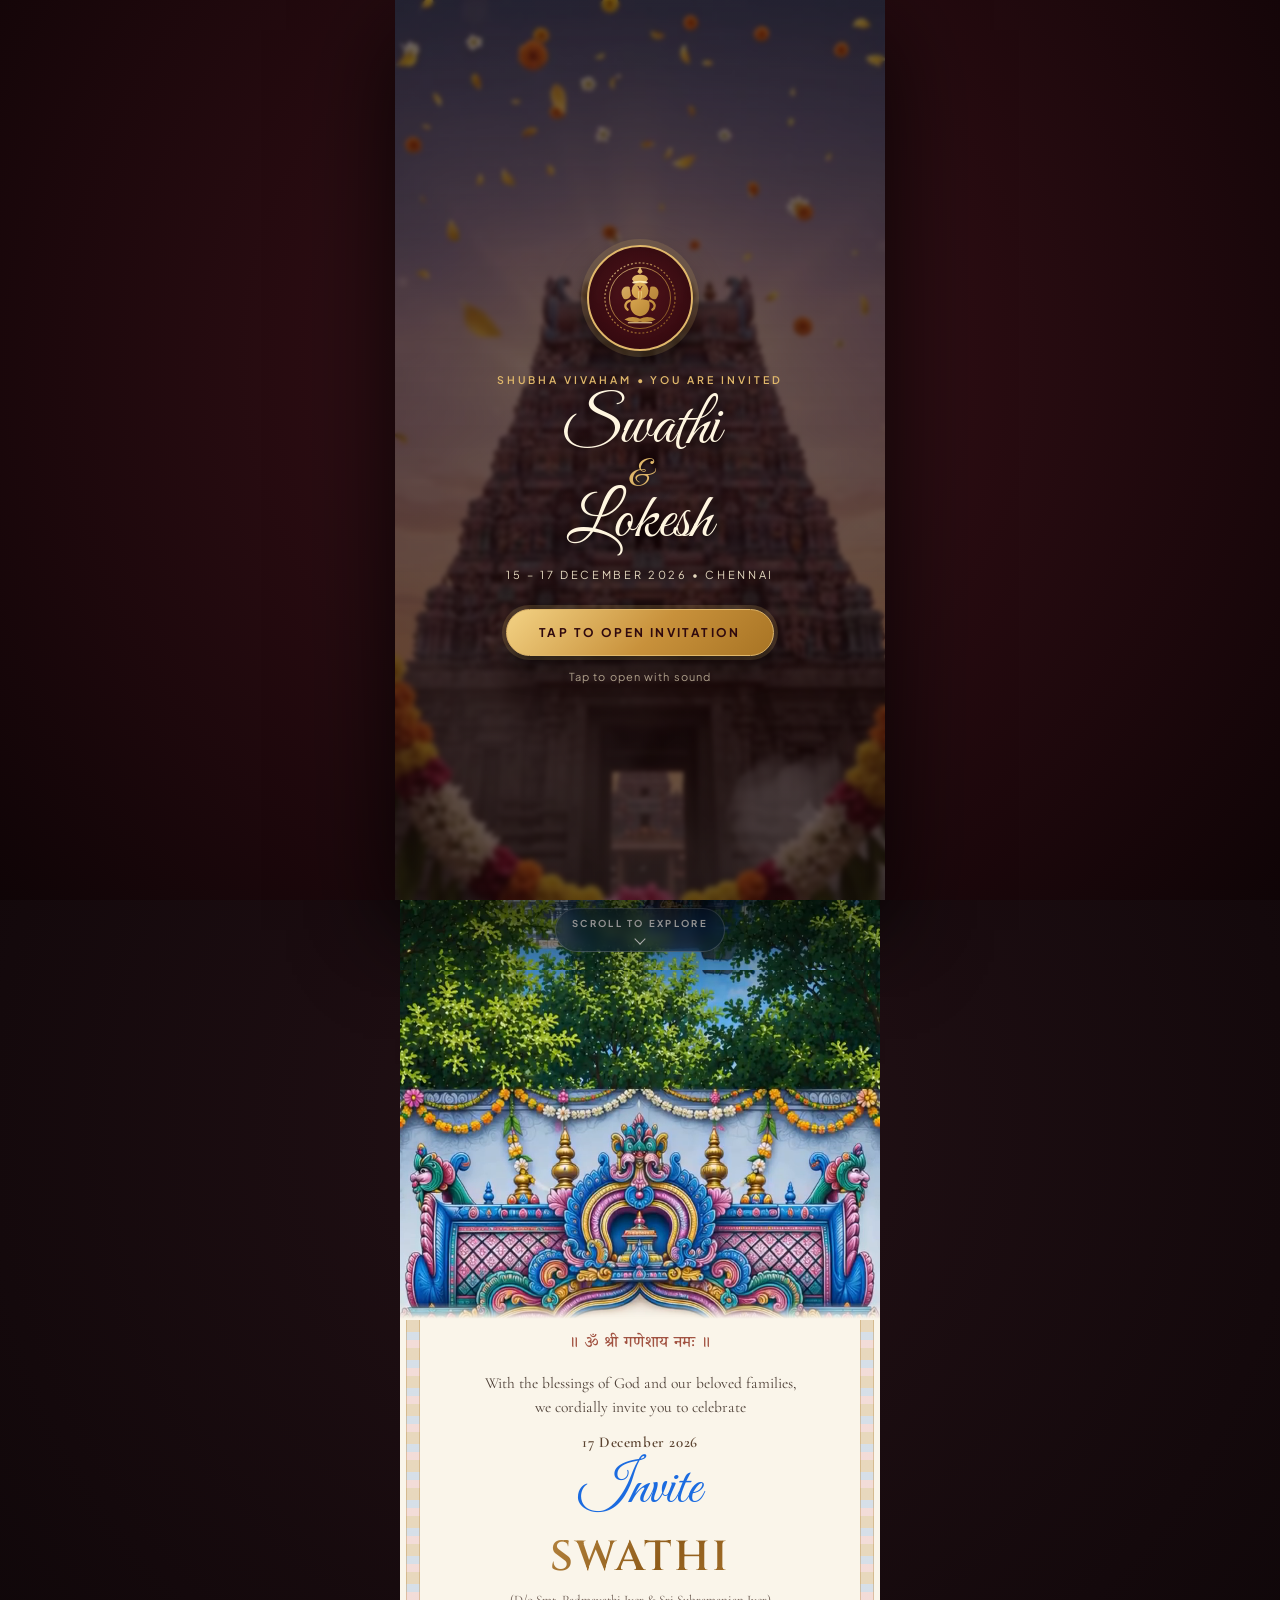
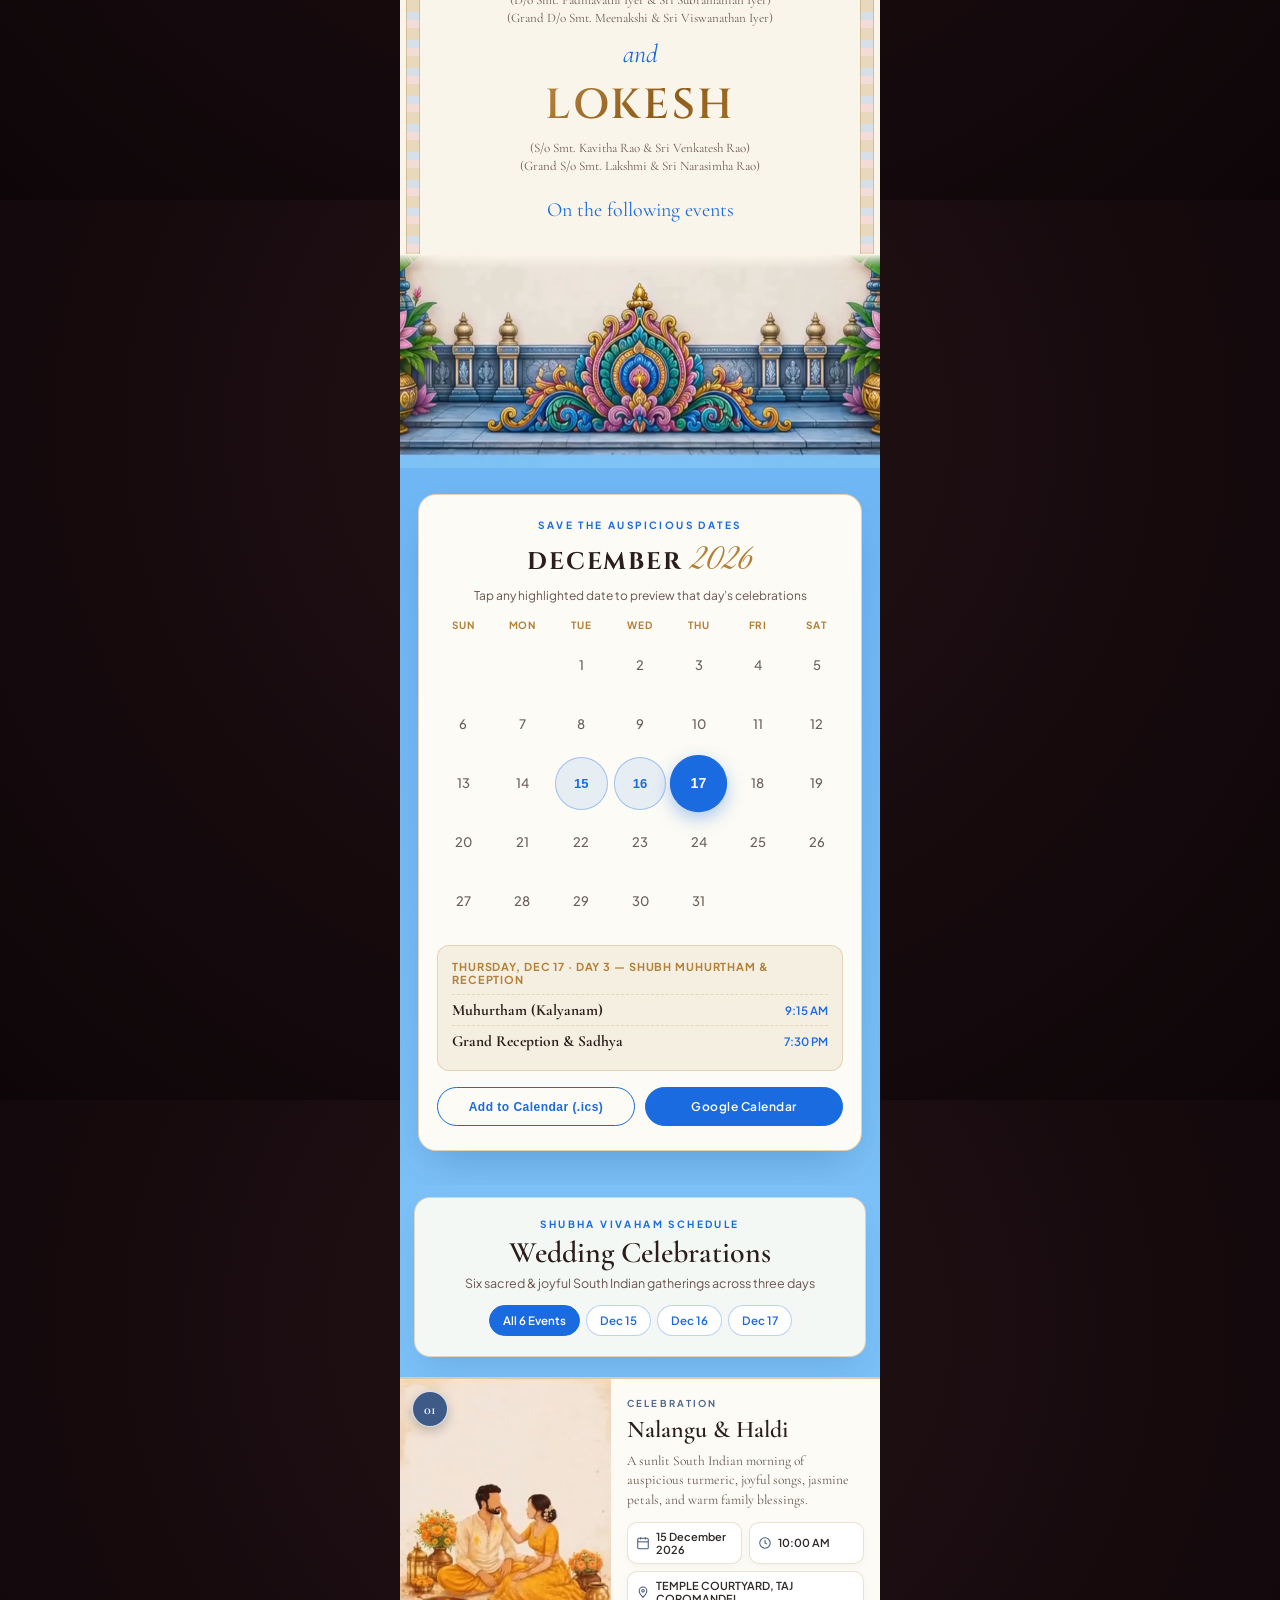
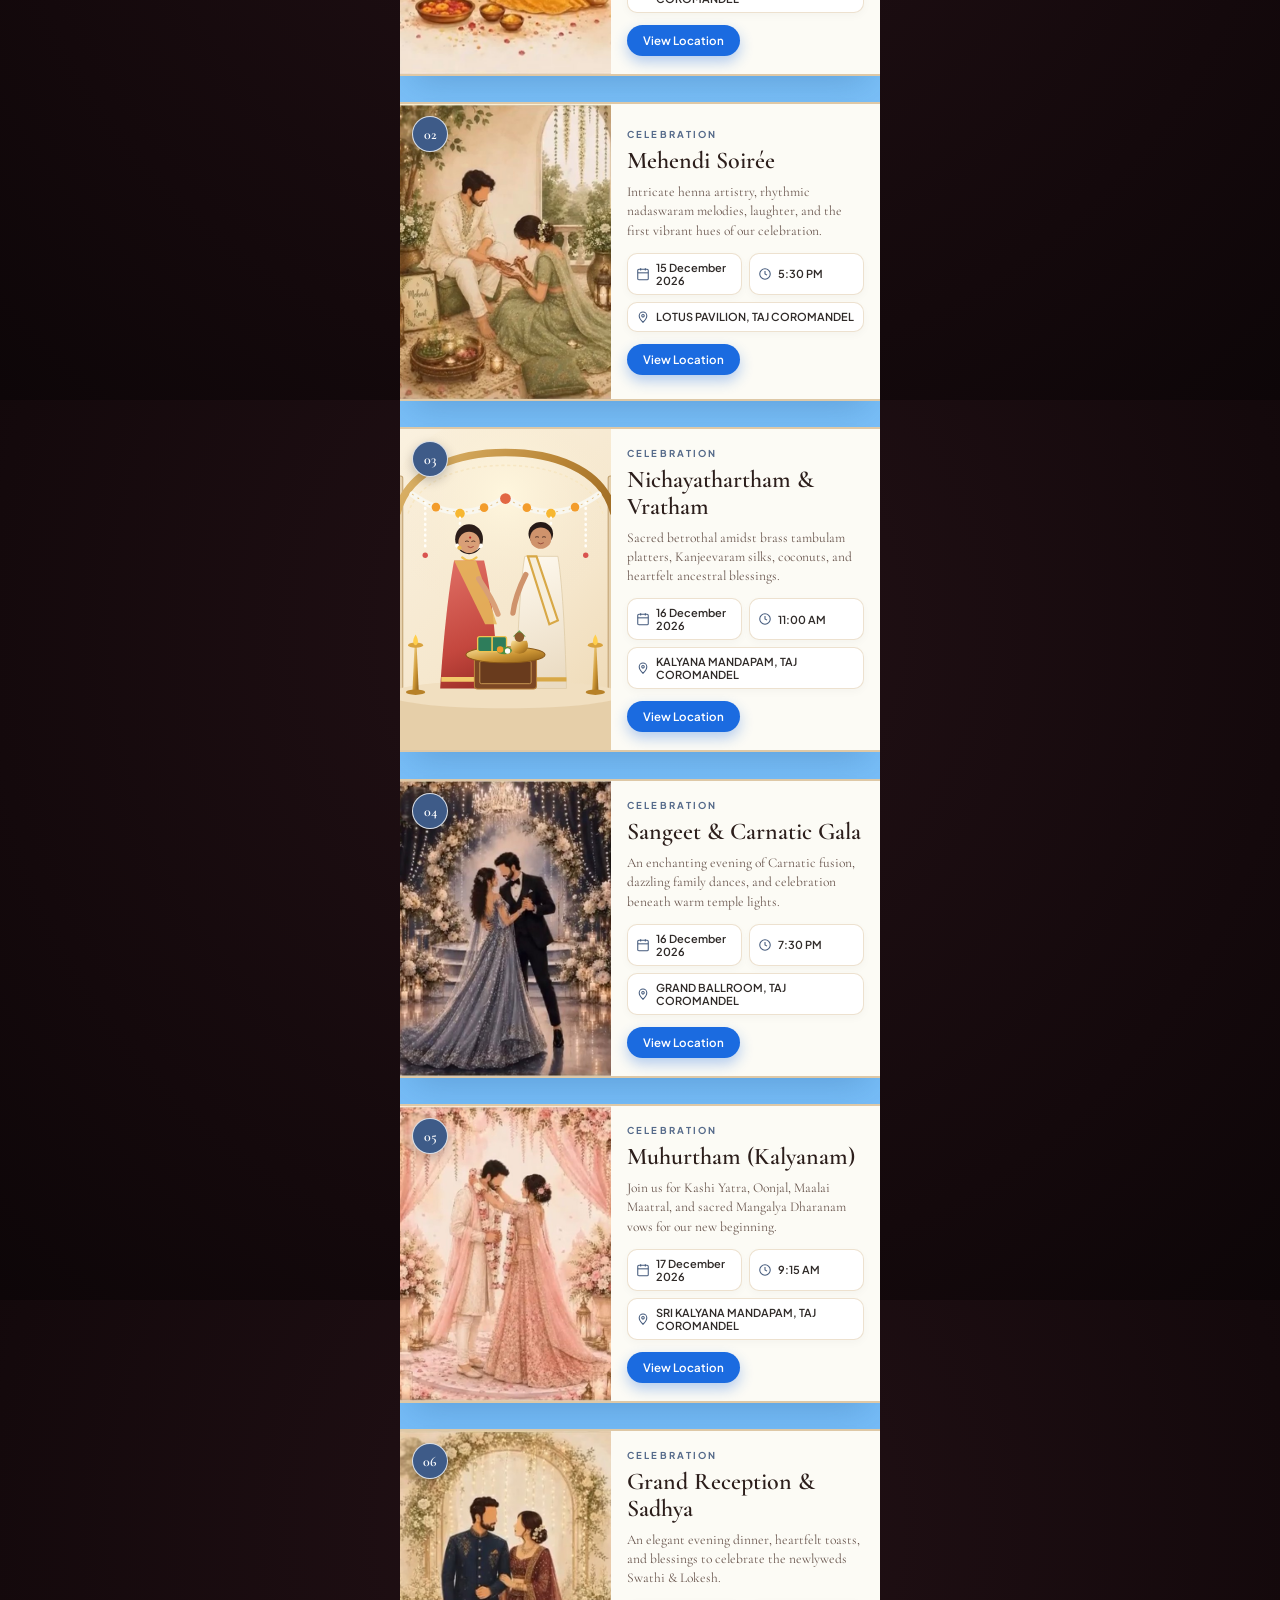
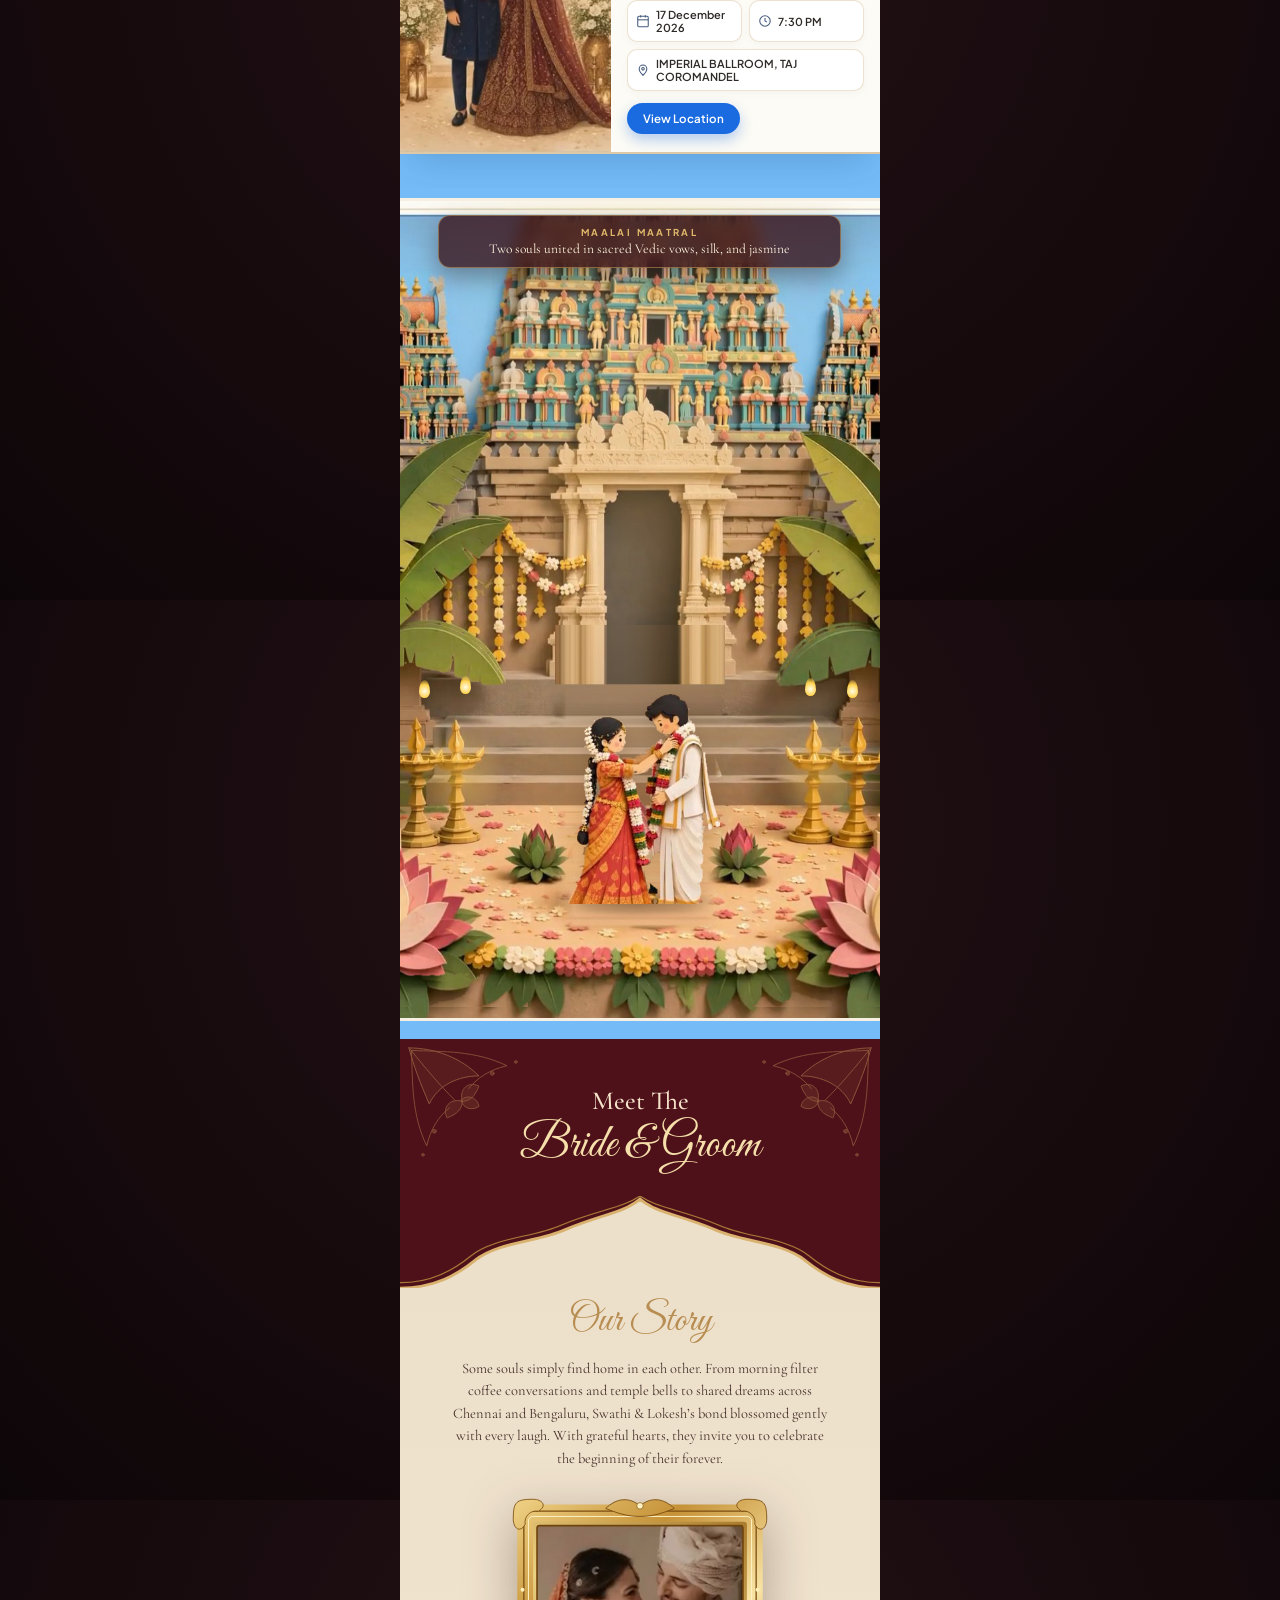
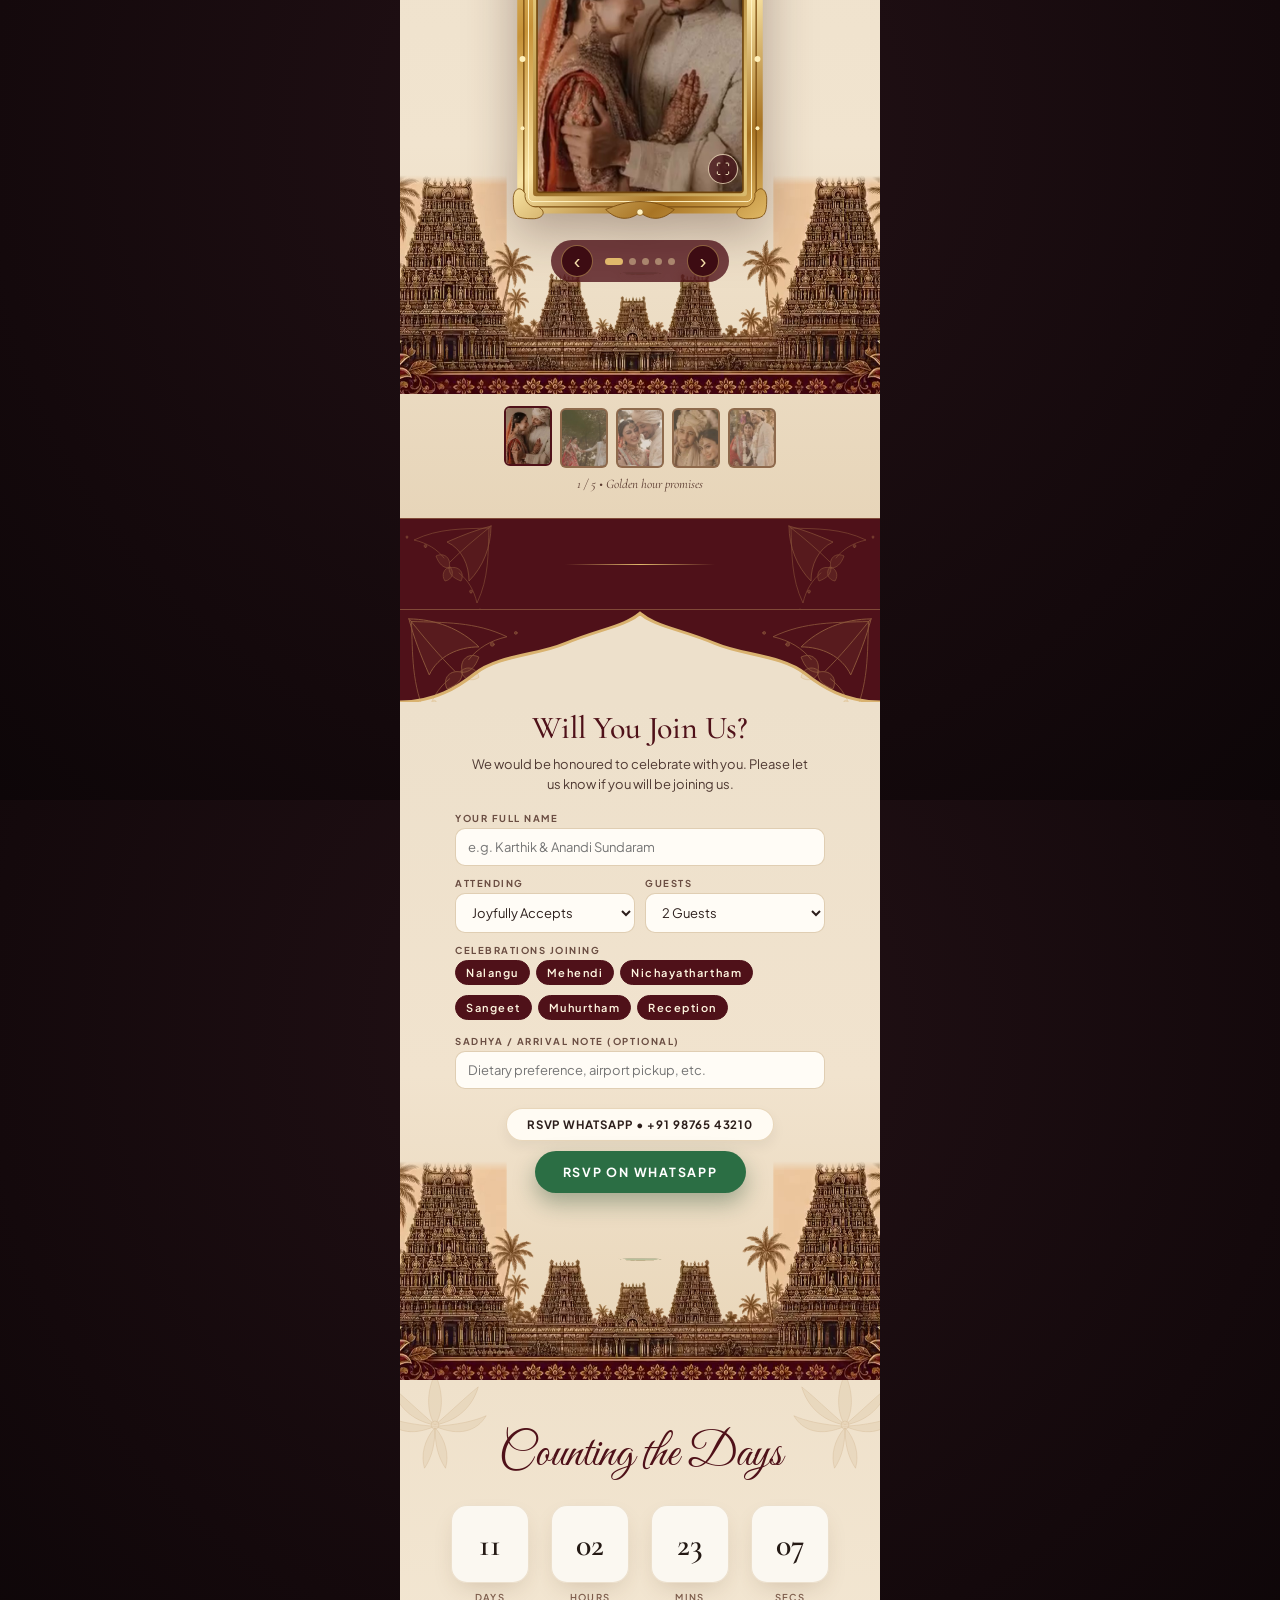
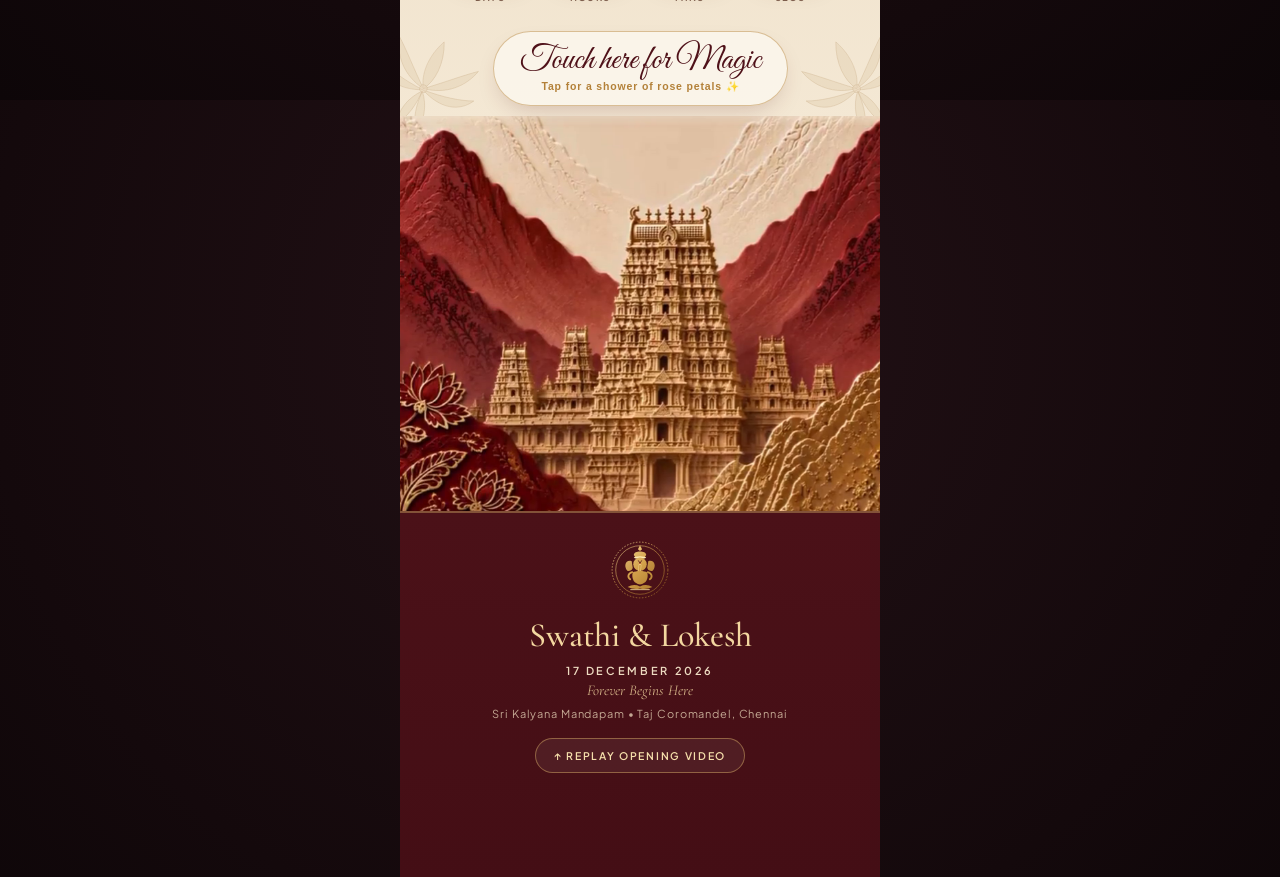
